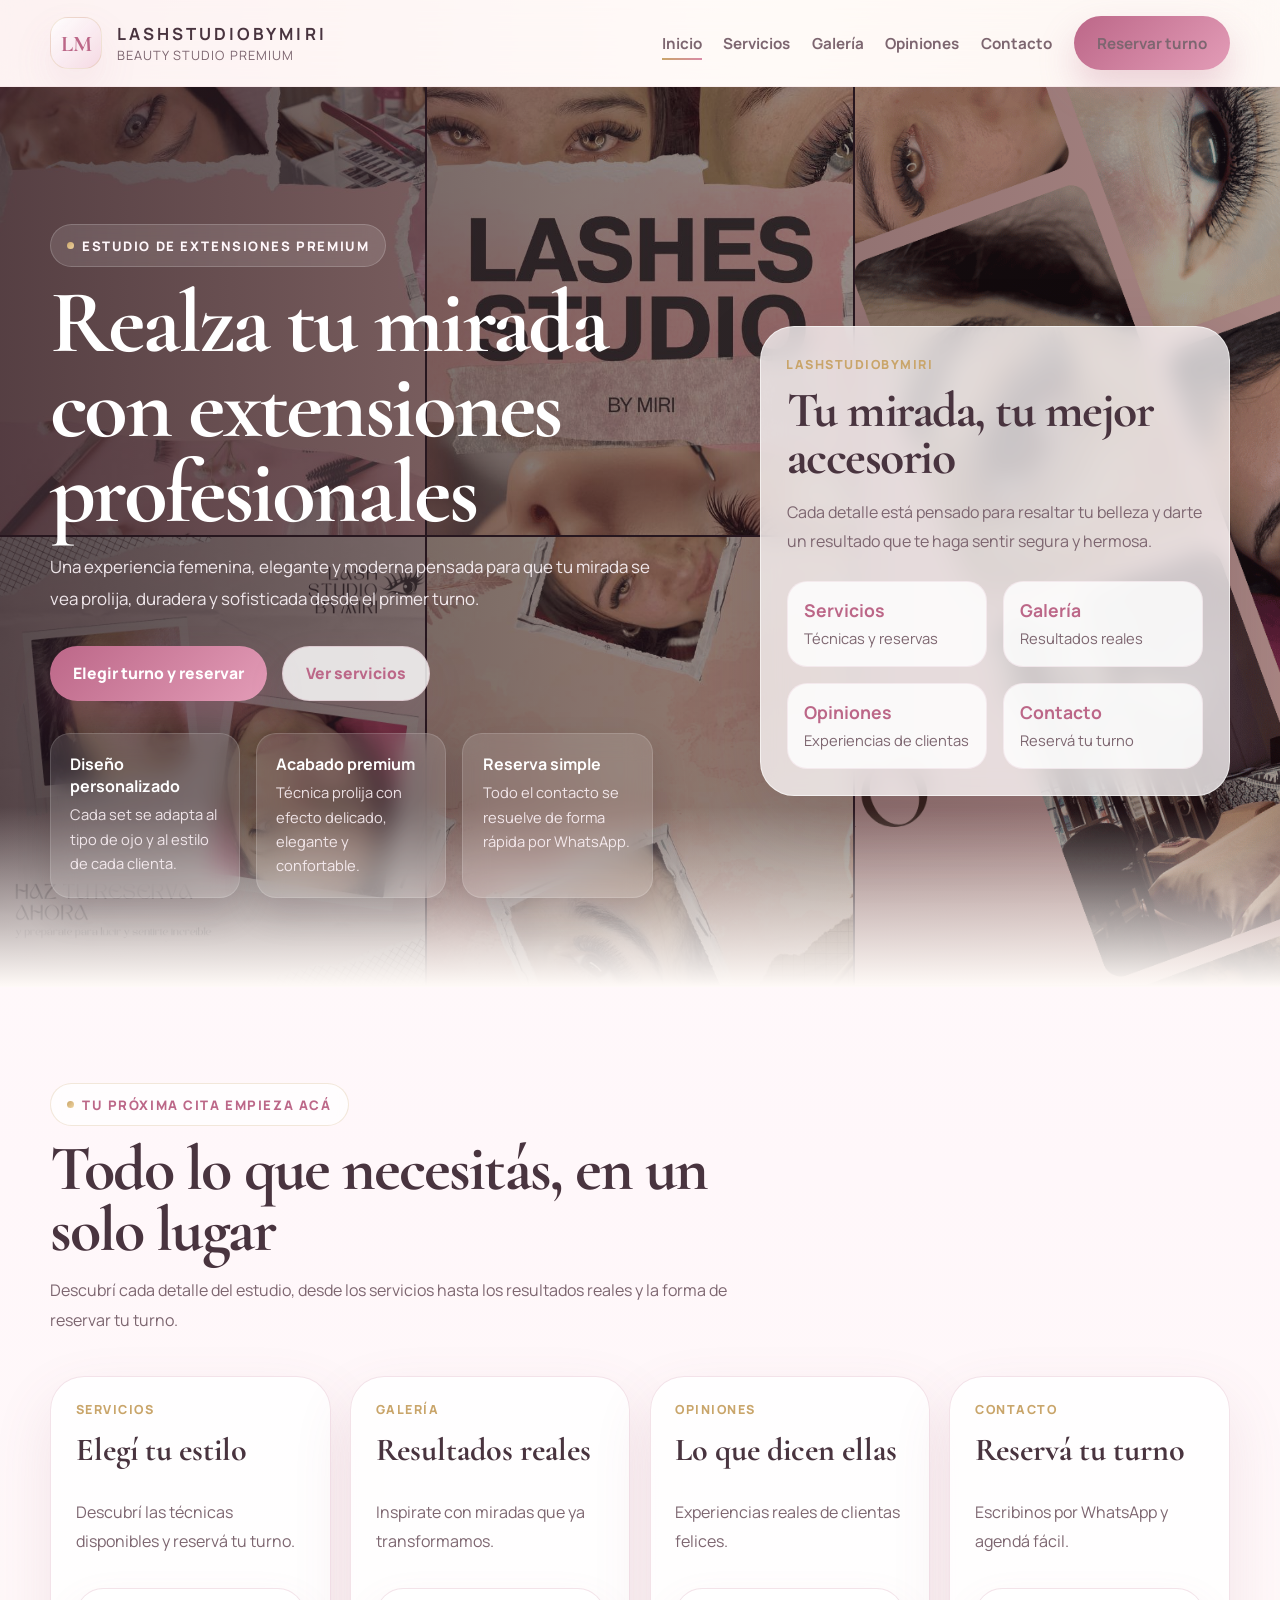
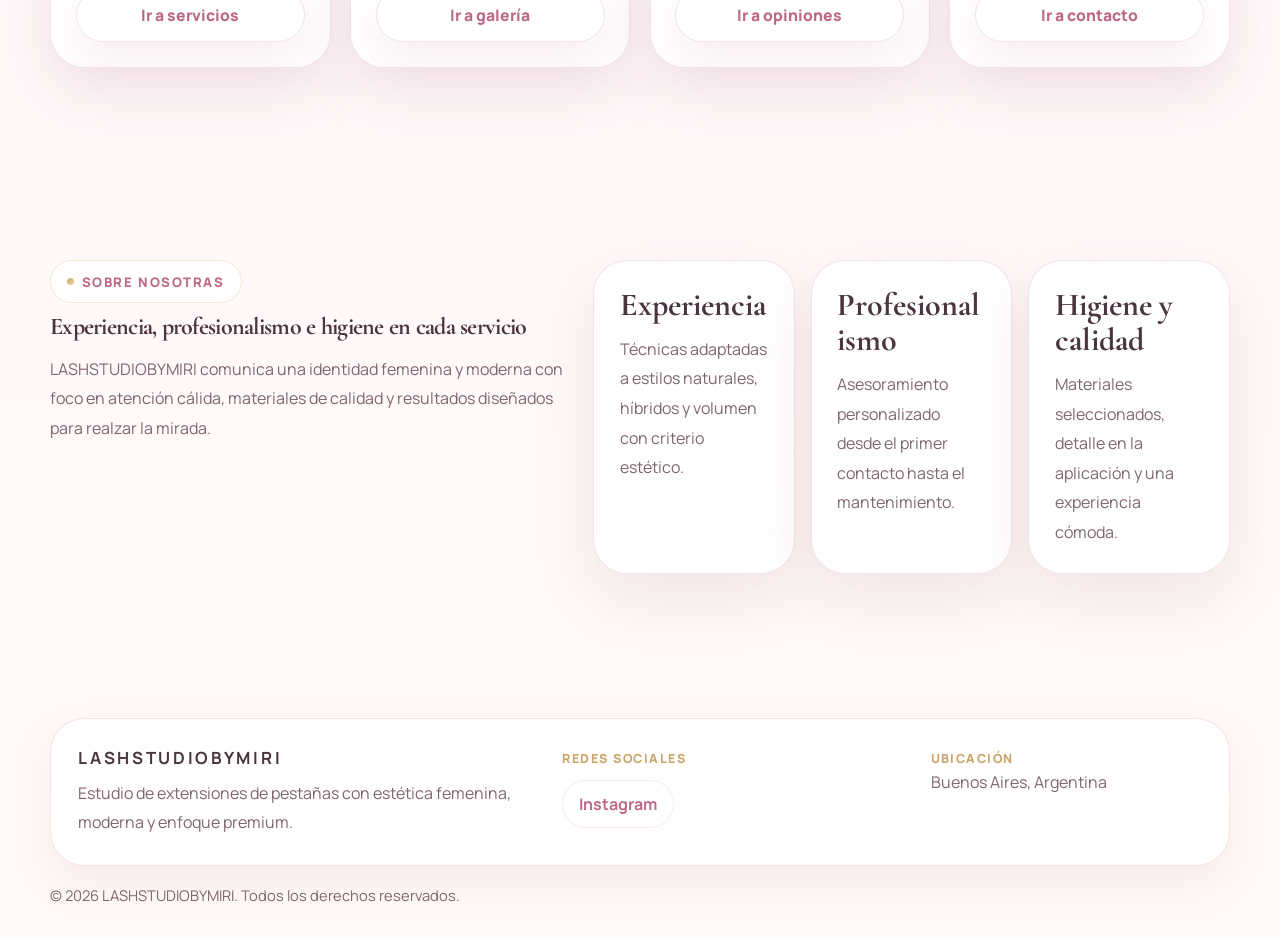
==== index.html @ 4b609d0f "Add files via upload" ====
<!DOCTYPE html>
<html lang="es">
<head>
  <meta charset="UTF-8">
  <meta name="viewport" content="width=device-width, initial-scale=1.0">
  <title>LASHSTUDIOBYMIRI | Inicio</title>
  <meta name="description" content="Inicio de LASHSTUDIOBYMIRI, estudio premium de extensiones de pestañas con reservas directas por WhatsApp.">
  <link rel="preconnect" href="https://fonts.googleapis.com">
  <link rel="preconnect" href="https://fonts.gstatic.com" crossorigin>
  <link href="https://fonts.googleapis.com/css2?family=Cormorant+Garamond:wght@500;600;700&family=Manrope:wght@400;500;600;700;800&display=swap" rel="stylesheet">
  <link rel="stylesheet" href="style.css">
</head>
<body data-page="inicio">
  <div class="site-shell">
    <header class="header">
      <div class="container header-bar">
        <a class="brand" href="index.html" aria-label="Ir al inicio de LASHSTUDIOBYMIRI">
          <span class="brand-mark">LM</span>
          <span class="brand-copy">
            <strong>LASHSTUDIOBYMIRI</strong>
            <small>Beauty studio premium</small>
          </span>
        </a>

        <button class="menu-toggle" type="button" aria-expanded="false" aria-controls="main-nav" aria-label="Abrir menú">
          <span></span>
          <span></span>
          <span></span>
        </button>

        <nav class="nav" id="main-nav">
          <a data-nav="inicio" href="index.html">Inicio</a>
          <a data-nav="servicios" href="servicios.html">Servicios</a>
          <a data-nav="galeria" href="galeria.html">Galería</a>
          <a data-nav="opiniones" href="opiniones.html">Opiniones</a>
          <a data-nav="contacto" href="contacto.html">Contacto</a>
          <a class="button button-primary" href="reservar.html">Reservar turno</a>
        </nav>
      </div>
    </header>

    <main>
      <section class="hero">
        <div class="hero-collage">
          <div class="collage-item collage-item-1"></div>
          <div class="collage-item collage-item-2"></div>
          <div class="collage-item collage-item-3"></div>
          <div class="collage-item collage-item-4"></div>
          <div class="collage-item collage-item-5"></div>
          <div class="collage-item collage-item-6"></div>
        </div>
        <div class="hero-overlay"></div>
        <div class="container hero-layout">
          <div class="hero-copy reveal">
            <span class="eyebrow">Estudio de extensiones premium</span>
            <h1>Realza tu mirada con extensiones profesionales</h1>
            <p class="hero-lead">Una experiencia femenina, elegante y moderna pensada para que tu mirada se vea prolija, duradera y sofisticada desde el primer turno.</p>
            <div class="hero-actions">
              <a class="button button-primary" href="reservar.html">Elegir turno y reservar</a>
              <a class="button button-secondary" href="servicios.html">Ver servicios</a>
            </div>
            <div class="hero-highlights">
              <article>
                <strong>Diseño personalizado</strong>
                <span>Cada set se adapta al tipo de ojo y al estilo de cada clienta.</span>
              </article>
              <article>
                <strong>Acabado premium</strong>
                <span>Técnica prolija con efecto delicado, elegante y confortable.</span>
              </article>
              <article>
                <strong>Reserva simple</strong>
                <span>Todo el contacto se resuelve de forma rápida por WhatsApp.</span>
              </article>
            </div>
          </div>

          <div class="hero-panel reveal">
            <div class="hero-card card-glass">
              <span class="card-kicker">LASHSTUDIOBYMIRI</span>
              <h2>Una web real de estudio premium, ahora separada por páginas</h2>
              <p>Desde el menú podés entrar a Servicios, Galería, Opiniones y Contacto como páginas individuales, no todo junto en una sola.</p>
              <div class="hero-card-grid">
                <div>
                  <strong>Servicios</strong>
                  <span>Técnicas, precios y reservas</span>
                </div>
                <div>
                  <strong>Galería</strong>
                  <span>Trabajos en formato visual</span>
                </div>
                <div>
                  <strong>Opiniones</strong>
                  <span>Testimonios reales y slider</span>
                </div>
                <div>
                  <strong>Contacto</strong>
                  <span>WhatsApp y datos editables</span>
                </div>
              </div>
            </div>
          </div>
        </div>
      </section>

      <section class="section">
        <div class="container">
          <div class="section-heading reveal">
            <span class="eyebrow">Recorré el sitio</span>
            <h2>Cada área importante vive en su propia página</h2>
            <p>La navegación ahora está pensada como un sitio multipágina, más profesional y ordenado para una marca beauty premium.</p>
          </div>

          <div class="page-links-grid">
            <article class="page-link-card reveal">
              <span class="service-tag">Página</span>
              <h3>Servicios</h3>
              <p>Entrá a ver las técnicas disponibles, precios y botones individuales para reservar por WhatsApp.</p>
              <a class="button button-secondary" href="servicios.html">Ir a servicios</a>
            </article>

            <article class="page-link-card reveal">
              <span class="service-tag">Página</span>
              <h3>Galería</h3>
              <p>Mirá una presentación visual tipo Instagram con trabajos y estética elegante.</p>
              <a class="button button-secondary" href="galeria.html">Ir a galería</a>
            </article>

            <article class="page-link-card reveal">
              <span class="service-tag">Página</span>
              <h3>Opiniones</h3>
              <p>Reforzá confianza con testimonios, reseñas y una presentación más premium.</p>
              <a class="button button-secondary" href="opiniones.html">Ir a opiniones</a>
            </article>

            <article class="page-link-card reveal">
              <span class="service-tag">Página</span>
              <h3>Contacto</h3>
              <p>Dejá a mano el número editable, el mensaje automático y el CTA principal a WhatsApp.</p>
              <a class="button button-secondary" href="contacto.html">Ir a contacto</a>
            </article>
          </div>
        </div>
      </section>

      <section class="section about-section">
        <div class="container about-grid">
          <div class="about-copy reveal">
            <span class="eyebrow">Sobre nosotras</span>
            <h2>Experiencia, profesionalismo e higiene en cada servicio</h2>
            <p>LASHSTUDIOBYMIRI comunica una identidad femenina y moderna con foco en atención cálida, materiales de calidad y resultados diseñados para realzar la mirada.</p>
          </div>

          <div class="about-features">
            <article class="about-card reveal">
              <h3>Experiencia</h3>
              <p>Técnicas adaptadas a estilos naturales, híbridos y volumen con criterio estético.</p>
            </article>
            <article class="about-card reveal">
              <h3>Profesionalismo</h3>
              <p>Asesoramiento personalizado desde el primer contacto hasta el mantenimiento.</p>
            </article>
            <article class="about-card reveal">
              <h3>Higiene y calidad</h3>
              <p>Materiales seleccionados, detalle en la aplicación y una experiencia cómoda.</p>
            </article>
          </div>
        </div>
      </section>
    </main>

    <footer class="footer">
      <div class="container footer-grid">
        <div>
          <strong class="footer-brand">LASHSTUDIOBYMIRI</strong>
          <p>Estudio de extensiones de pestañas con estética femenina, moderna y enfoque premium.</p>
        </div>
        <div>
          <span class="footer-label">Redes sociales</span>
          <div class="social-links">
            <a href="https://www.instagram.com/lashstudio.miri?utm_source=ig_web_button_share_sheet&igsh=ZDNlZDc0MzIxNw==" target="_blank" rel="noreferrer">Instagram</a>
          </div>
        </div>
        <div>
          <span class="footer-label">Ubicación</span>
          <p>Buenos Aires, Argentina</p>
        </div>
      </div>
      <div class="container footer-bottom">
        <span>© 2026 LASHSTUDIOBYMIRI. Todos los derechos reservados.</span>
      </div>
    </footer>
  </div>

  <script src="script.js"></script>
</body>
</html>
---- style.css ----
:root {
  --background: #fffaf7;
  --background-soft: #fff5f7;
  --surface: rgba(255, 255, 255, 0.8);
  --surface-strong: #ffffff;
  --surface-soft: rgba(255, 246, 248, 0.88);
  --primary: #d98aa7;
  --primary-strong: #bc6788;
  --primary-soft: #f4d7e1;
  --nude: #f0d9cb;
  --nude-strong: #d5b4a3;
  --gold: #c9a56a;
  --gold-soft: rgba(201, 165, 106, 0.18);
  --text: #49343f;
  --muted: #7d6670;
  --border: rgba(188, 103, 136, 0.18);
  --shadow: 0 24px 60px rgba(146, 82, 106, 0.12);
  --shadow-soft: 0 18px 40px rgba(184, 112, 139, 0.1);
  --radius-xl: 34px;
  --radius-lg: 26px;
  --radius-md: 20px;
  --radius-sm: 16px;
  --container: 1180px;
}

* {
  box-sizing: border-box;
}

html {
  scroll-behavior: smooth;
}

body {
  margin: 0;
  font-family: "Manrope", Arial, sans-serif;
  color: var(--text);
  background:
    radial-gradient(circle at top left, rgba(244, 215, 225, 0.85), transparent 28%),
    radial-gradient(circle at right 12% top 8%, rgba(240, 217, 203, 0.4), transparent 18%),
    linear-gradient(180deg, #fffdfb 0%, #fff7fa 46%, #fffaf7 100%);
}

img {
  display: block;
  max-width: 100%;
}

a {
  color: inherit;
  text-decoration: none;
}

button,
input,
textarea,
select {
  font: inherit;
}

button {
  border: 0;
  background: none;
  cursor: pointer;
}

.site-shell {
  min-height: 100vh;
  overflow: hidden;
}

.container {
  width: min(calc(100% - 2rem), var(--container));
  margin: 0 auto;
}

.section {
  padding: 6rem 0;
  position: relative;
}

.reveal {
  opacity: 0;
  transform: translateY(32px);
  transition: opacity 0.8s ease, transform 0.8s ease;
}

.reveal.is-visible {
  opacity: 1;
  transform: translateY(0);
}

.eyebrow {
  display: inline-flex;
  align-items: center;
  gap: 0.5rem;
  padding: 0.72rem 1rem;
  border-radius: 999px;
  background: rgba(255, 255, 255, 0.68);
  border: 1px solid rgba(201, 165, 106, 0.24);
  color: var(--primary-strong);
  font-size: 0.82rem;
  font-weight: 800;
  letter-spacing: 0.12em;
  text-transform: uppercase;
  backdrop-filter: blur(10px);
}

.eyebrow::before {
  content: "";
  width: 7px;
  height: 7px;
  border-radius: 50%;
  background: linear-gradient(135deg, var(--gold) 0%, #f0d4a0 100%);
}

.section-heading {
  max-width: 700px;
  margin-bottom: 2.5rem;
}

.section-heading h2,
.hero-copy h1,
.hero-card h2,
.testimonials-header h3,
.about-copy h2,
.contact-copy h2 {
  margin: 0.8rem 0 1rem;
  font-family: "Cormorant Garamond", serif;
  font-weight: 700;
  line-height: 0.95;
  letter-spacing: -0.03em;
}

.section-heading h2 {
  font-size: clamp(2.2rem, 5vw, 4rem);
}

.section-heading p,
.hero-lead,
.hero-card p,
.service-card p,
.testimonial p,
.about-copy p,
.about-card p,
.contact-copy p,
.footer p {
  margin: 0;
  color: var(--muted);
  line-height: 1.85;
}

.button {
  display: inline-flex;
  align-items: center;
  justify-content: center;
  gap: 0.6rem;
  min-height: 54px;
  padding: 0.95rem 1.45rem;
  border-radius: 999px;
  font-size: 0.98rem;
  font-weight: 800;
  transition: transform 0.25s ease, box-shadow 0.25s ease, border-color 0.25s ease, background 0.25s ease;
}

.button:hover {
  transform: translateY(-3px);
}

.button-primary {
  color: #fff;
  background: linear-gradient(135deg, var(--primary-strong) 0%, #e39cb7 100%);
  box-shadow: 0 18px 36px rgba(188, 103, 136, 0.28);
}

.button-secondary {
  color: var(--primary-strong);
  background: rgba(255, 255, 255, 0.82);
  border: 1px solid var(--border);
  box-shadow: var(--shadow-soft);
}

.header {
  position: sticky;
  top: 0;
  z-index: 50;
  backdrop-filter: blur(18px);
  background: rgba(255, 250, 247, 0.72);
  border-bottom: 1px solid rgba(188, 103, 136, 0.08);
}

.header-bar {
  display: flex;
  align-items: center;
  justify-content: space-between;
  gap: 1.5rem;
  min-height: 86px;
}

.brand {
  display: inline-flex;
  align-items: center;
  gap: 0.95rem;
  flex-shrink: 0;
}

.brand-mark {
  width: 52px;
  height: 52px;
  border-radius: 18px;
  display: grid;
  place-items: center;
  background: linear-gradient(135deg, rgba(255, 255, 255, 0.9), rgba(244, 215, 225, 0.88));
  border: 1px solid rgba(201, 165, 106, 0.24);
  box-shadow: var(--shadow-soft);
  font-family: "Cormorant Garamond", serif;
  font-size: 1.4rem;
  font-weight: 700;
  color: var(--primary-strong);
}

.brand-copy {
  display: inline-flex;
  flex-direction: column;
  gap: 0.12rem;
}

.brand-copy strong {
  font-size: 1.05rem;
  letter-spacing: 0.18em;
}

.brand-copy small {
  color: var(--muted);
  font-size: 0.8rem;
  letter-spacing: 0.08em;
  text-transform: uppercase;
}

.nav {
  display: flex;
  align-items: center;
  gap: 1.35rem;
}

.nav a {
  position: relative;
  font-size: 0.95rem;
  font-weight: 700;
  color: var(--muted);
}

.nav > a:not(.button)::after {
  content: "";
  position: absolute;
  left: 0;
  bottom: -0.4rem;
  width: 100%;
  height: 2px;
  transform: scaleX(0);
  transform-origin: left;
  background: linear-gradient(90deg, var(--gold) 0%, var(--primary) 100%);
  transition: transform 0.25s ease;
}

.nav > a:not(.button):hover::after,
.nav > a:not(.button).active::after {
  transform: scaleX(1);
}

.menu-toggle {
  display: none;
  width: 52px;
  height: 52px;
  border-radius: 18px;
  align-items: center;
  justify-content: center;
  flex-direction: column;
  gap: 0.28rem;
  background: rgba(255, 255, 255, 0.82);
  border: 1px solid var(--border);
  box-shadow: var(--shadow-soft);
}

.menu-toggle span {
  width: 18px;
  height: 2px;
  border-radius: 999px;
  background: var(--text);
  transition: transform 0.25s ease, opacity 0.25s ease;
}

.menu-toggle.is-open span:nth-child(1) {
  transform: translateY(6px) rotate(45deg);
}

.menu-toggle.is-open span:nth-child(2) {
  opacity: 0;
}

.menu-toggle.is-open span:nth-child(3) {
  transform: translateY(-6px) rotate(-45deg);
}

.hero {
  min-height: 100vh;
  display: flex;
  align-items: center;
  padding: 8rem 0 5rem;
  position: relative;
  overflow: hidden;
}

.hero-collage {
  position: absolute;
  inset: 0;
  display: grid;
  grid-template-columns: repeat(3, 1fr);
  grid-template-rows: repeat(2, 1fr);
  gap: 2px;
  background-color: #27171f;
}

.collage-item {
  background-size: cover;
  background-position: center;
  background-repeat: no-repeat;
  transition: transform 0.3s ease;
  position: relative;
  filter: sepia(0.2) saturate(1.1) brightness(0.9);
}

.collage-item-1 { grid-column: span 1; grid-row: span 1; background-image: url("https://images.unsplash.com/photo-1519415943484-9fa1873496d4?auto=format&fit=crop&w=800&q=80"); }
.collage-item-2 { grid-column: span 1; grid-row: span 1; background-image: url("https://images.unsplash.com/photo-1517841905240-472988babdf9?auto=format&fit=crop&w=800&q=80"); }
.collage-item-3 { grid-column: span 1; grid-row: span 2; background-image: url("https://images.unsplash.com/photo-1515377905703-c4788e51af15?auto=format&fit=crop&w=800&q=80"); }
.collage-item-4 { grid-column: span 1; grid-row: span 1; background-image: url("https://images.unsplash.com/photo-1515886657613-9f3515b0c78f?auto=format&fit=crop&w=800&q=80"); }
.collage-item-5 { grid-column: span 1; grid-row: span 1; background-image: url("https://images.unsplash.com/photo-1487412912498-0447578fcca8?auto=format&fit=crop&w=800&q=80"); }
.collage-item-6 { grid-column: span 1; grid-row: span 1; background-image: url("https://images.unsplash.com/photo-1526047932273-341f2a7631f9?auto=format&fit=crop&w=800&q=80"); }

/* Diseño móvil del collage */
@media (max-width: 860px) {
  .hero-collage {
    grid-template-columns: 1fr 1fr;
    grid-template-rows: repeat(3, 1fr);
  }
  .collage-item-3 { grid-column: span 1; grid-row: span 1; }
  .collage-item-6 { display: none; }
}

.hero-overlay {
  position: absolute;
  inset: 0;
  background: linear-gradient(90deg, rgba(39, 23, 31, 0.75) 0%, rgba(39, 23, 31, 0.5) 45%, rgba(39, 23, 31, 0.3) 100%);
  z-index: 1;
}

.editing-mode .hero-overlay,
.editing-mode .hero::after {
  pointer-events: none;
}

.hero::after {
  content: "";
  position: absolute;
  inset: auto 0 0;
  height: 180px;
  background: linear-gradient(180deg, rgba(255, 250, 247, 0) 0%, var(--background) 100%);
  z-index: 2;
}

.hero-layout {
  width: min(calc(100% - 2rem), var(--container));
  position: relative;
  z-index: 3;
  display: grid;
  grid-template-columns: minmax(0, 1.05fr) minmax(360px, 0.95fr);
  gap: 2rem;
  align-items: center;
}

.hero-copy {
  color: #ffffff;
  max-width: 650px;
}

.hero-copy .eyebrow {
  color: #fff7fb;
  background: rgba(255, 255, 255, 0.12);
  border-color: rgba(255, 255, 255, 0.18);
}

.hero-copy h1 {
  font-size: clamp(3rem, 7vw, 6rem);
}

.hero-lead {
  font-size: 1.06rem;
  color: rgba(255, 247, 252, 0.9);
  max-width: 620px;
}

.hero-actions {
  display: flex;
  gap: 0.9rem;
  flex-wrap: wrap;
  margin: 2rem 0;
}

.hero-highlights {
  display: grid;
  grid-template-columns: repeat(3, minmax(0, 1fr));
  gap: 1rem;
}

.hero-highlights article,
.hero-card {
  backdrop-filter: blur(12px);
}

.hero-highlights article {
  padding: 1.2rem;
  border-radius: var(--radius-md);
  background: rgba(255, 255, 255, 0.12);
  border: 1px solid rgba(255, 255, 255, 0.14);
  box-shadow: 0 16px 36px rgba(26, 12, 18, 0.12);
}

.hero-highlights strong {
  display: block;
  margin-bottom: 0.35rem;
  font-size: 1rem;
}

.hero-highlights span {
  color: rgba(255, 245, 249, 0.88);
  line-height: 1.65;
  font-size: 0.92rem;
}

.hero-panel {
  display: flex;
  justify-content: flex-end;
}

.card-glass {
  width: min(100%, 470px);
  padding: 1.6rem;
  border-radius: var(--radius-xl);
  background: rgba(255, 251, 253, 0.76);
  border: 1px solid rgba(255, 255, 255, 0.58);
  box-shadow: 0 30px 80px rgba(61, 34, 45, 0.18);
}

.card-kicker,
.service-tag,
.mini-label,
.footer-label {
  display: inline-flex;
  align-items: center;
  gap: 0.45rem;
  color: var(--gold);
  font-size: 0.78rem;
  font-weight: 800;
  letter-spacing: 0.12em;
  text-transform: uppercase;
}

.hero-card h2 {
  font-size: clamp(2rem, 4vw, 3.1rem);
}

.hero-card-grid {
  display: grid;
  grid-template-columns: repeat(2, minmax(0, 1fr));
  gap: 1rem;
  margin-top: 1.5rem;
}

.hero-card-grid div {
  padding: 1rem;
  border-radius: var(--radius-md);
  background: rgba(255, 255, 255, 0.82);
  border: 1px solid rgba(188, 103, 136, 0.1);
}

.hero-card-grid strong {
  display: block;
  margin-bottom: 0.3rem;
  font-size: 1.1rem;
  color: var(--primary-strong);
}

.hero-card-grid span {
  color: var(--muted);
  line-height: 1.6;
  font-size: 0.92rem;
}

.services-grid {
  display: grid;
  grid-template-columns: repeat(4, minmax(0, 1fr));
  gap: 1.25rem;
}

.service-card,
.testimonial,
.about-card,
.contact-card,
.testimonials-card {
  border-radius: var(--radius-xl);
  background: rgba(255, 255, 255, 0.84);
  border: 1px solid var(--border);
  box-shadow: var(--shadow);
}

.service-card {
  padding: 1.6rem;
  display: flex;
  flex-direction: column;
  gap: 1rem;
  min-height: 100%;
  transition: transform 0.25s ease, box-shadow 0.25s ease, border-color 0.25s ease;
}

.service-card:hover,
.gallery-item:hover,
.about-card:hover {
  transform: translateY(-6px);
  box-shadow: 0 28px 56px rgba(146, 82, 106, 0.16);
}

.service-card h3,
.about-card h3 {
  margin: 0;
  font-family: "Cormorant Garamond", serif;
  font-size: 2rem;
  line-height: 1.1;
  overflow-wrap: break-word;
  word-wrap: break-word;
  hyphens: auto;
}

.service-price {
  margin-top: auto;
  font-size: 2rem;
  font-family: "Cormorant Garamond", serif;
  color: var(--primary-strong);
}

.gallery-section {
  background: linear-gradient(180deg, rgba(255, 246, 248, 0.36) 0%, rgba(255, 250, 247, 0) 100%);
}

.gallery-grid {
  display: grid;
  grid-template-columns: repeat(4, minmax(0, 1fr));
  grid-auto-rows: 220px;
  gap: 1rem;
}

.gallery-item {
  position: relative;
  overflow: hidden;
  border-radius: 28px;
  border: 1px solid rgba(201, 165, 106, 0.14);
  box-shadow: var(--shadow-soft);
  transition: transform 0.3s ease, box-shadow 0.3s ease;
}

.gallery-item img {
  width: 100%;
  height: 100%;
  object-fit: cover;
  transition: transform 0.45s ease;
}

.gallery-item::after {
  content: "";
  position: absolute;
  inset: 0;
  background: linear-gradient(180deg, rgba(42, 25, 33, 0.04), rgba(42, 25, 33, 0.56));
}

.gallery-item figcaption {
  position: absolute;
  left: 1.2rem;
  bottom: 1.2rem;
  z-index: 1;
  color: #ffffff;
  font-weight: 700;
  letter-spacing: 0.04em;
}

.gallery-item:hover img {
  transform: scale(1.06);
}

.gallery-tall {
  grid-row: span 2;
}

.gallery-wide {
  grid-column: span 2;
}

.opinions-section {
  padding-top: 5rem;
}

.testimonials-card {
  padding: 1.5rem;
  overflow: hidden;
}

.testimonials-header {
  display: flex;
  align-items: end;
  justify-content: space-between;
  gap: 1rem;
  margin-bottom: 1.5rem;
}

.testimonials-header h3 {
  font-size: clamp(2rem, 4vw, 3rem);
}

.slider-controls {
  display: flex;
  gap: 0.75rem;
}

.slider-button {
  width: 52px;
  height: 52px;
  border-radius: 18px;
  background: rgba(255, 255, 255, 0.88);
  border: 1px solid var(--border);
  color: var(--primary-strong);
  box-shadow: var(--shadow-soft);
  font-size: 1.2rem;
}

.testimonials-viewport {
  overflow: hidden;
}

.testimonials-track {
  display: grid;
  grid-auto-flow: column;
  grid-auto-columns: calc((100% - 2rem) / 3);
  gap: 1rem;
  transition: transform 0.45s ease;
}

.testimonial {
  padding: 1.45rem;
  min-height: 100%;
}

.testimonial p {
  margin-bottom: 1rem;
  color: var(--text);
}

.testimonial strong {
  color: var(--primary-strong);
  font-size: 1rem;
}

.about-grid {
  display: grid;
  grid-template-columns: 0.9fr 1.1fr;
  gap: 1.4rem;
  align-items: start;
}

.about-features {
  display: grid;
  grid-template-columns: repeat(3, minmax(0, 1fr));
  gap: 1rem;
}

.about-card {
  padding: 1.6rem;
  display: flex;
  flex-direction: column;
  gap: 0.8rem;
  min-height: 100%;
  transition: transform 0.25s ease, box-shadow 0.25s ease;
}

.contact-section {
  padding-top: 4rem;
}

.contact-card {
  display: grid;
  grid-template-columns: 1fr auto;
  gap: 1.5rem;
  align-items: center;
  padding: 1.8rem;
  background:
    radial-gradient(circle at top right, rgba(244, 215, 225, 0.4), transparent 28%),
    linear-gradient(135deg, rgba(255, 255, 255, 0.92), rgba(255, 245, 247, 0.9));
}

.contact-meta {
  display: grid;
  grid-template-columns: repeat(2, minmax(0, 1fr));
  gap: 1rem;
  margin-top: 1.5rem;
}

.contact-meta div {
  padding: 1rem;
  border-radius: var(--radius-md);
  background: rgba(255, 255, 255, 0.78);
  border: 1px solid rgba(188, 103, 136, 0.12);
}

.contact-meta small {
  display: block;
  margin-bottom: 0.35rem;
  color: var(--muted);
}

.contact-meta strong {
  display: block;
  line-height: 1.6;
}

.contact-actions {
  display: flex;
  flex-direction: column;
  gap: 0.9rem;
  min-width: 270px;
}

.footer {
  padding: 3rem 0 2rem;
}

.footer-grid {
  display: grid;
  grid-template-columns: 1.2fr 0.9fr 0.7fr;
  gap: 1.2rem;
  padding: 1.7rem;
  border-radius: var(--radius-xl);
  background: rgba(255, 255, 255, 0.78);
  border: 1px solid var(--border);
  box-shadow: var(--shadow-soft);
}

.footer-brand {
  display: block;
  margin-bottom: 0.6rem;
  font-size: 1.05rem;
  letter-spacing: 0.16em;
}

.social-links {
  display: flex;
  flex-wrap: wrap;
  gap: 0.75rem;
  margin-top: 0.75rem;
}

.social-links a {
  padding: 0.75rem 1rem;
  border-radius: 999px;
  background: rgba(255, 255, 255, 0.88);
  border: 1px solid rgba(188, 103, 136, 0.12);
  color: var(--primary-strong);
  font-weight: 700;
}

.footer-bottom {
  padding-top: 1.2rem;
  color: var(--muted);
  font-size: 0.92rem;
}

.page-hero {
  padding: 8.5rem 0 3rem;
}

.page-hero-content {
  max-width: 760px;
  padding: 2.2rem;
  border-radius: var(--radius-xl);
  background:
    radial-gradient(circle at top right, rgba(244, 215, 225, 0.45), transparent 30%),
    linear-gradient(135deg, rgba(255, 255, 255, 0.92), rgba(255, 247, 249, 0.9));
  border: 1px solid rgba(201, 165, 106, 0.14);
  box-shadow: var(--shadow);
}

.page-hero-content h1 {
  margin: 0.8rem 0 1rem;
  font-family: "Cormorant Garamond", serif;
  font-size: clamp(2.5rem, 6vw, 4.8rem);
  line-height: 0.95;
  letter-spacing: -0.03em;
}

.page-hero-content p {
  margin: 0;
  color: var(--muted);
  line-height: 1.85;
}

.page-links-grid,
.info-grid,
.stats-grid {
  display: grid;
  gap: 1.2rem;
}

.page-links-grid,
.info-grid {
  grid-template-columns: repeat(4, minmax(0, 1fr));
}

.page-link-card,
.info-card,
.stat-card {
  padding: 1.55rem;
  border-radius: var(--radius-xl);
  background: rgba(255, 255, 255, 0.84);
  border: 1px solid var(--border);
  box-shadow: var(--shadow);
}

.page-link-card {
  display: flex;
  flex-direction: column;
  gap: 1rem;
}

.page-link-card h3,
.info-card h2 {
  margin: 0;
  font-family: "Cormorant Garamond", serif;
  line-height: 1;
}

.page-link-card h3 {
  font-size: 2rem;
}

.info-card h2 {
  margin-top: 0.9rem;
  font-size: 2.1rem;
}

.page-link-card p,
.info-card p,
.stat-card span {
  color: var(--muted);
  line-height: 1.8;
}

.gallery-grid-expanded {
  grid-auto-rows: 260px;
}

.stats-grid {
  grid-template-columns: repeat(3, minmax(0, 1fr));
}

.stat-card {
  text-align: center;
}

.stat-card strong {
  display: block;
  margin-bottom: 0.4rem;
  font-family: "Cormorant Garamond", serif;
  font-size: 2.6rem;
  color: var(--primary-strong);
}

/* Estilos del Calendario de Reservas */
.booking-container {
  max-width: 900px;
  margin: 0 auto;
  display: grid;
  grid-template-columns: 1fr 1fr;
  gap: 2rem;
  align-items: start;
}

.calendar-wrapper, .slots-wrapper, .booking-summary {
  background: rgba(255, 255, 255, 0.84);
  border: 1px solid var(--border);
  border-radius: var(--radius-xl);
  padding: 2rem;
  box-shadow: var(--shadow);
}

.calendar-header {
  display: flex;
  justify-content: space-between;
  align-items: center;
  margin-bottom: 1.5rem;
}

.calendar-header h2 {
  font-family: "Cormorant Garamond", serif;
  font-size: 1.8rem;
  margin: 0;
}

.calendar-header button {
  width: 40px;
  height: 40px;
  border-radius: 50%;
  background: var(--surface-soft);
  border: 1px solid var(--border);
  color: var(--primary-strong);
  font-weight: bold;
  transition: all 0.2s;
}

.calendar-header button:hover {
  background: var(--primary-soft);
  color: white;
}

.calendar-grid {
  display: grid;
  grid-template-columns: repeat(7, 1fr);
  gap: 0.5rem;
  text-align: center;
}

.calendar-day-head {
  font-weight: 800;
  font-size: 0.75rem;
  color: var(--muted);
  text-transform: uppercase;
  padding-bottom: 0.5rem;
}

.calendar-day {
  aspect-ratio: 1;
  display: flex;
  align-items: center;
  justify-content: center;
  border-radius: 12px;
  cursor: pointer;
  font-weight: 600;
  transition: all 0.2s;
  border: 1px solid transparent;
}

.calendar-day:hover:not(.empty):not(.disabled) {
  background: var(--primary-soft);
  border-color: var(--primary);
}

.calendar-day.selected {
  background: var(--primary-strong);
  color: white;
}

.calendar-day.disabled {
  color: #ccc;
  cursor: not-allowed;
  opacity: 0.5;
}

.calendar-day.today {
  border-color: var(--gold);
  color: var(--gold);
}

.slots-grid {
  display: grid;
  grid-template-columns: repeat(auto-fill, minmax(100px, 1fr));
  gap: 0.75rem;
  margin-top: 1rem;
}

.slot-button {
  padding: 0.75rem;
  border-radius: 12px;
  background: white;
  border: 1px solid var(--border);
  text-align: center;
  font-weight: 700;
  transition: all 0.2s;
}

.slot-button:hover:not(.booked) {
  border-color: var(--primary);
  background: var(--primary-soft);
}

.slot-button.selected {
  background: var(--primary-strong);
  color: white;
  border-color: var(--primary-strong);
}

.slot-button.booked {
  background: #eee;
  color: #999;
  cursor: not-allowed;
  text-decoration: line-through;
  border-color: #ddd;
}

.booking-summary {
  grid-column: span 2;
  margin-top: 2rem;
  text-align: center;
}

.summary-note {
  font-style: italic;
  margin: 1rem 0;
  font-size: 0.9rem;
}

@media (max-width: 860px) {
  .booking-container {
    grid-template-columns: 1fr;
  }
  .booking-summary {
    grid-column: span 1;
  }
}

/* --- Panel de Administración MiriAdmin --- */
.admin-overlay {
  position: fixed;
  inset: 0;
  background: rgba(0, 0, 0, 0.85);
  backdrop-filter: blur(10px);
  z-index: 1000;
  display: none; /* Se activa con el comando */
  align-items: center;
  justify-content: center;
  padding: 2rem;
}

.admin-modal {
  background: white;
  width: min(100%, 800px);
  max-height: 90vh;
  border-radius: var(--radius-xl);
  padding: 2.5rem;
  overflow-y: auto;
  position: relative;
  box-shadow: 0 40px 100px rgba(0,0,0,0.5);
}

.admin-close {
  position: absolute;
  top: 1.5rem;
  right: 1.5rem;
  font-size: 2rem;
  color: var(--muted);
  cursor: pointer;
}

.admin-modal h2 {
  font-family: "Cormorant Garamond", serif;
  font-size: 2.5rem;
  margin-bottom: 2rem;
  color: var(--primary-strong);
  border-bottom: 1px solid var(--border);
  padding-bottom: 1rem;
}

.admin-section {
  margin-bottom: 3rem;
}

.admin-section h3 {
  font-size: 1.2rem;
  margin-bottom: 1.5rem;
  display: flex;
  align-items: center;
  gap: 0.5rem;
}

.admin-grid {
  display: grid;
  grid-template-columns: repeat(auto-fill, minmax(250px, 1fr));
  gap: 1.5rem;
}

.admin-field {
  display: flex;
  flex-direction: column;
  gap: 0.5rem;
}

.admin-field label {
  font-weight: 700;
  font-size: 0.9rem;
  color: var(--muted);
}

.admin-field input {
  padding: 0.8rem 1rem;
  border-radius: 12px;
  border: 1px solid var(--border);
  font-size: 1rem;
}

.admin-table-wrapper {
  overflow-x: auto;
}

.admin-table {
  width: 100%;
  border-collapse: collapse;
  margin-top: 1rem;
}

.admin-table th, .admin-table td {
  padding: 1rem;
  text-align: left;
  border-bottom: 1px solid #eee;
}

.admin-table th {
  font-weight: 800;
  color: var(--muted);
  font-size: 0.85rem;
  text-transform: uppercase;
}

.btn-admin {
  padding: 0.6rem 1rem;
  border-radius: 8px;
  font-size: 0.85rem;
  font-weight: 700;
  cursor: pointer;
  transition: all 0.2s;
}

.btn-delete {
  background: #fff0f0;
  color: #e53e3e;
  border: 1px solid #feb2b2;
}

.btn-delete:hover {
  background: #e53e3e;
  color: white;
}

.btn-save-all {
  margin-top: 1rem;
  width: 100%;
}

@media (max-width: 640px) {
  .admin-modal {
    padding: 1.5rem;
  }
}

/* --- Edición Visual MiriAdmin --- */
.editing-mode [contenteditable="true"] {
  outline: 1px dashed rgba(217, 138, 167, 0.4) !important;
  outline-offset: 1px !important;
  background: rgba(217, 138, 167, 0.03) !important;
  cursor: text !important;
  display: inline-block !important;
  min-width: 10px !important;
  transition: background 0.2s ease;
}

.editing-mode [contenteditable="true"]:hover {
  background: rgba(217, 138, 167, 0.08) !important;
  outline-color: var(--primary) !important;
}

.editing-mode [contenteditable="true"]:focus {
  outline: 1px solid var(--primary) !important;
  background: white !important;
  box-shadow: 0 4px 12px rgba(217, 138, 167, 0.15) !important;
}

/* Forzar que NO se vea nada si no hay .editing-mode */
body.editing-mode .editable-img[data-edit-hint] {
  position: relative;
  cursor: pointer;
}

body.editing-mode .editable-img[data-edit-hint]::after {
  content: attr(data-edit-hint);
  position: absolute;
  top: 50%;
  left: 50%;
  transform: translate(-50%, -50%);
  background: rgba(217, 138, 167, 0.9);
  color: white;
  padding: 0.6rem 1.2rem;
  border-radius: 999px;
  font-size: 0.9rem;
  font-weight: 800;
  z-index: 100;
  pointer-events: none;
  opacity: 0.5;
  transition: opacity 0.3s ease;
  white-space: nowrap;
}

.editing-mode .collage-item:hover {
  transform: scale(0.98);
  outline: 2px solid var(--primary);
  z-index: 10;
}

body.editing-mode .editable-img[data-edit-hint]:hover::after {
  opacity: 1;
}

body.editing-mode .hero.editable-img[data-edit-hint]::after,
body.editing-mode .page-hero.editable-img[data-edit-hint]::after {
  top: 80px;
  left: 50%;
  transform: translateX(-50%);
}

body:not(.editing-mode) [contenteditable="true"],
body:not(.editing-mode) [contenteditable="false"],
body:not(.editing-mode) [contenteditable],
body:not(.editing-mode) .editable-img {
  outline: none !important;
  border: none !important;
  background: transparent !important;
  box-shadow: none !important;
  cursor: inherit !important;
}

/* Específicamente para el cuadro rosa que mencionas */
body:not(.editing-mode) .about-card h3,
body:not(.editing-mode) .service-card h3,
body:not(.editing-mode) h1,
body:not(.editing-mode) h2,
body:not(.editing-mode) h3 {
  outline: none !important;
  border: none !important;
}

.editing-mode .brand-copy strong[contenteditable="true"], 
.editing-mode .brand-copy small[contenteditable="true"] {
  display: block !important;
}

.editable-img {
  position: relative;
}

.editing-mode .editable-img {
  cursor: pointer !important;
  outline: 1px dashed var(--primary) !important;
  outline-offset: -2px !important;
}

.editing-mode .hero-backdrop::after,
.editing-mode .gallery-item::before {
  content: "📷";
  position: absolute;
  top: 10px;
  right: 10px;
  background: rgba(255, 255, 255, 0.9);
  color: var(--primary-strong);
  width: 32px;
  height: 32px;
  border-radius: 50%;
  display: flex;
  align-items: center;
  justify-content: center;
  font-size: 1rem;
  z-index: 10;
  pointer-events: none;
  box-shadow: 0 4px 8px rgba(0,0,0,0.1);
}

.editing-mode .editable-img::after {
  content: "✎";
  position: absolute;
  top: 5px;
  right: 5px;
  background: var(--primary);
  color: white;
  width: 24px;
  height: 24px;
  border-radius: 50%;
  display: flex;
  align-items: center;
  justify-content: center;
  font-size: 0.7rem;
  opacity: 1;
  z-index: 10;
}

.admin-alert span {
  font-size: 0.95rem;
}

.admin-alert button {
  padding: 0.6rem 1.4rem;
  border-radius: 999px;
  font-size: 0.9rem;
  font-weight: 800;
  transition: all 0.2s;
}

.btn-save-visual {
  background: var(--primary);
  color: white;
}

.btn-save-visual:hover {
  background: var(--primary-strong);
  transform: scale(1.05);
}

.btn-cancel-visual {
  background: rgba(255,255,255,0.1);
  color: white;
  border: 1px solid rgba(255,255,255,0.3);
}

.btn-cancel-visual:hover {
  background: rgba(255,255,255,0.2);
}

@media (max-width: 1120px) {
  .hero-layout,
  .about-grid,
  .contact-card,
  .footer-grid {
    grid-template-columns: 1fr;
  }

  .page-links-grid,
  .info-grid {
    grid-template-columns: repeat(2, minmax(0, 1fr));
  }

  .services-grid,
  .about-features {
    grid-template-columns: repeat(2, minmax(0, 1fr));
  }

  .gallery-grid {
    grid-template-columns: repeat(2, minmax(0, 1fr));
    grid-auto-rows: 240px;
  }

  .gallery-wide,
  .gallery-tall {
    grid-column: span 1;
    grid-row: span 1;
  }

  .testimonials-track {
    grid-auto-columns: calc((100% - 1rem) / 2);
  }

  .contact-actions {
    min-width: 0;
    flex-direction: row;
    flex-wrap: wrap;
  }
}

@media (max-width: 860px) {
  .service-card h3,
  .about-card h3 {
    font-size: 1.75rem;
  }
  .menu-toggle {
    display: inline-flex;
  }

  .nav {
    position: absolute;
    left: 1rem;
    right: 1rem;
    top: calc(100% + 0.75rem);
    padding: 1rem;
    border-radius: 26px;
    background: rgba(255, 255, 255, 0.96);
    border: 1px solid var(--border);
    box-shadow: var(--shadow);
    flex-direction: column;
    align-items: stretch;
    gap: 0.9rem;
    opacity: 0;
    pointer-events: none;
    transform: translateY(-12px);
    transition: opacity 0.25s ease, transform 0.25s ease;
  }

  .nav.is-open {
    opacity: 1;
    pointer-events: auto;
    transform: translateY(0);
  }

  .nav .button {
    width: 100%;
  }

  .hero {
    min-height: auto;
    padding-top: 7rem;
  }

  .hero-layout {
    grid-template-columns: 1fr;
  }

  .hero-highlights,
  .contact-meta,
  .stats-grid {
    grid-template-columns: 1fr;
  }

  .testimonials-track {
    grid-auto-columns: 100%;
  }
}

@media (max-width: 640px) {
  .section {
    padding: 4.5rem 0;
  }

  .header-bar {
    min-height: 76px;
  }

  .brand-copy strong {
    font-size: 0.92rem;
    letter-spacing: 0.12em;
  }

  .hero-copy h1 {
    font-size: clamp(2.8rem, 16vw, 4.2rem);
  }

  .hero-actions,
  .contact-actions {
    flex-direction: column;
  }

  .button {
    width: 100%;
  }

  .hero-card-grid,
  .services-grid,
  .about-features,
  .gallery-grid,
  .page-links-grid,
  .info-grid {
    grid-template-columns: 1fr;
  }

  .gallery-grid {
    grid-auto-rows: 240px;
  }

  .testimonials-card,
  .contact-card,
  .footer-grid {
    padding: 1.25rem;
  }

  .slider-controls {
    width: 100%;
    justify-content: flex-start;
  }
}
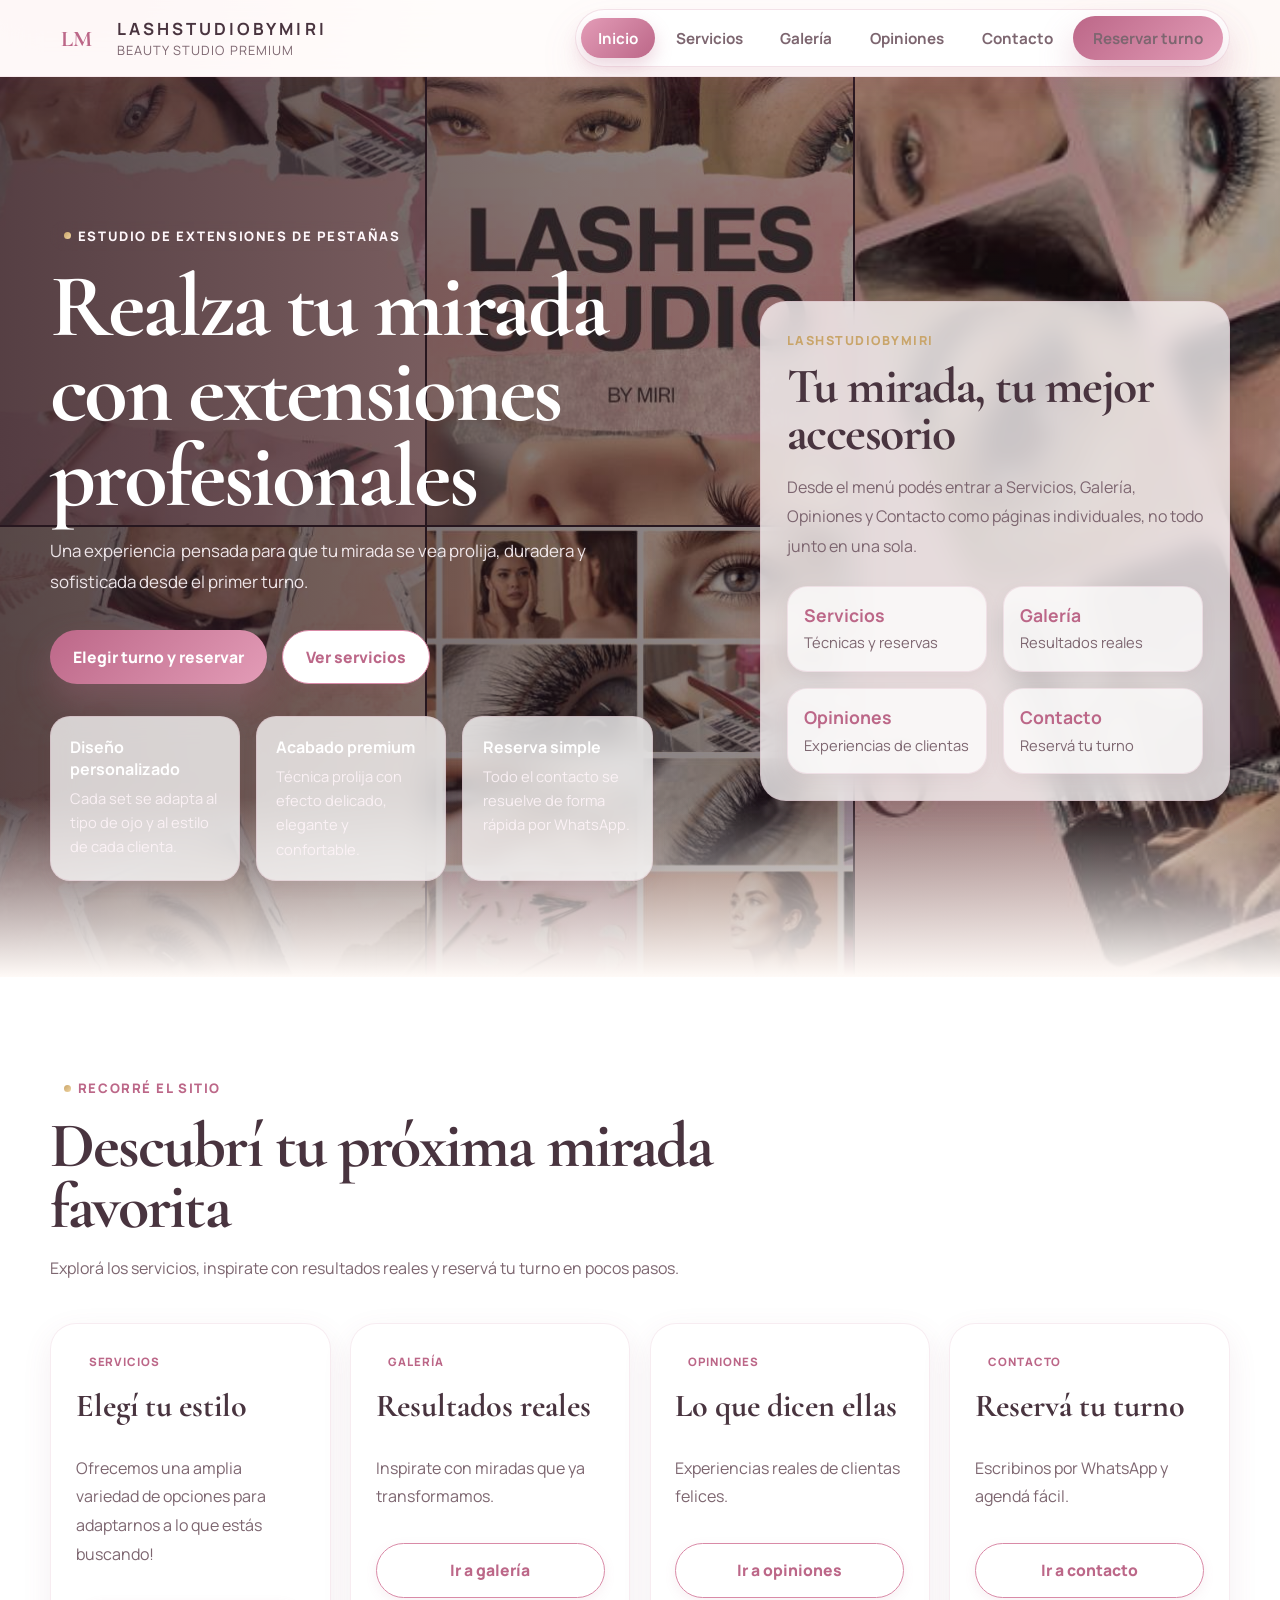
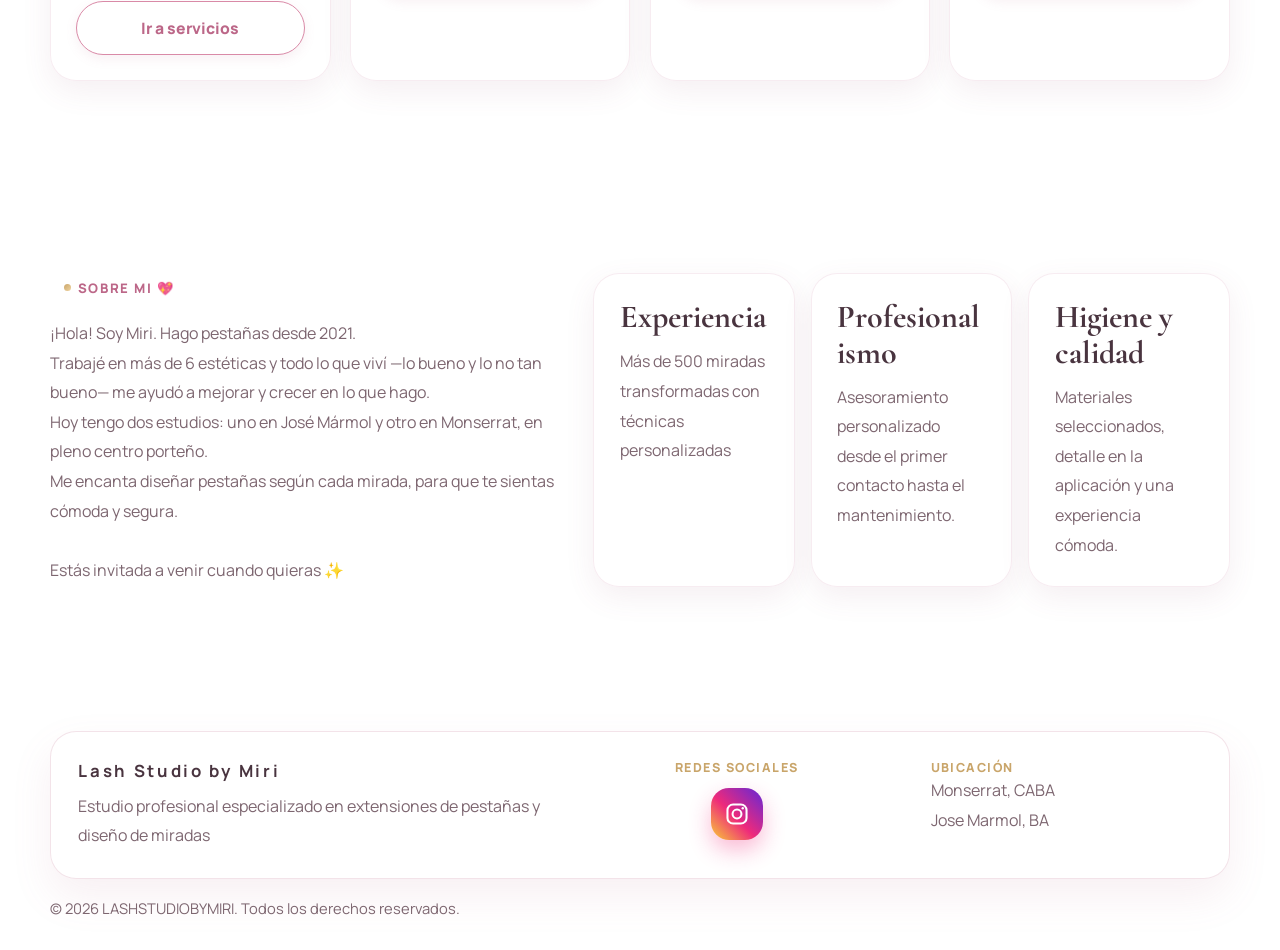
==== commit 058256e2: "Add files via upload" ====
--- a/index.html
+++ b/index.html
@@ -8,7 +8,8 @@
   <link rel="preconnect" href="https://fonts.googleapis.com">
   <link rel="preconnect" href="https://fonts.gstatic.com" crossorigin>
   <link href="https://fonts.googleapis.com/css2?family=Cormorant+Garamond:wght@500;600;700&family=Manrope:wght@400;500;600;700;800&display=swap" rel="stylesheet">
-  <link rel="stylesheet" href="style.css">
+  <link rel="stylesheet" href="style.css?v=20260929">
+  <link rel="stylesheet" href="app.css?v=20260929">
 </head>
 <body data-page="inicio">
   <div class="site-shell">
@@ -178,7 +179,7 @@
         <div>
           <span class="footer-label">Redes sociales</span>
           <div class="social-links">
-            <a href="https://www.instagram.com/lashstudio.miri?utm_source=ig_web_button_share_sheet&igsh=ZDNlZDc0MzIxNw==" target="_blank" rel="noreferrer">Instagram</a>
+            <a class="social-icon" href="https://www.instagram.com/lashstudio.miri?utm_source=ig_web_button_share_sheet&igsh=ZDNlZDc0MzIxNw==" target="_blank" rel="noreferrer" aria-label="Instagram" title="Instagram"><svg viewBox="0 0 24 24" aria-hidden="true"><rect x="3.2" y="3.2" width="17.6" height="17.6" rx="5.2"/><circle cx="12" cy="12" r="4.1"/><circle class="ig-dot" cx="17.3" cy="6.7" r="1.1"/></svg></a>
           </div>
         </div>
         <div>
@@ -192,6 +193,6 @@
     </footer>
   </div>
 
-  <script src="script.js"></script>
+  <script src="script.js?v=20260929"></script>
 </body>
 </html>
--- a/style.css
+++ b/style.css
@@ -39,6 +39,8 @@
     radial-gradient(circle at top left, rgba(244, 215, 225, 0.85), transparent 28%),
     radial-gradient(circle at right 12% top 8%, rgba(240, 217, 203, 0.4), transparent 18%),
     linear-gradient(180deg, #fffdfb 0%, #fff7fa 46%, #fffaf7 100%);
+  opacity: 0; /* Ocultar inicialmente para evitar parpadeo de contenido viejo */
+  transition: opacity 0.3s ease;
 }
 
 img {
@@ -161,6 +163,7 @@
   font-size: 0.98rem;
   font-weight: 800;
   transition: transform 0.25s ease, box-shadow 0.25s ease, border-color 0.25s ease, background 0.25s ease;
+  cursor: pointer !important;
 }
 
 .button:hover {
@@ -174,16 +177,20 @@
 }
 
 .button-secondary {
-  color: var(--primary-strong);
-  background: rgba(255, 255, 255, 0.82);
-  border: 1px solid var(--border);
-  box-shadow: var(--shadow-soft);
+  color: #bc6788 !important;
+  background-color: #ffffff !important;
+  background: #ffffff !important;
+  border: 1.5px solid #d98aa7 !important;
+  box-shadow: 0 4px 12px rgba(188, 103, 136, 0.1) !important;
+  opacity: 1 !important;
+  visibility: visible !important;
+  display: inline-flex !important;
 }
 
 .header {
   position: sticky;
   top: 0;
-  z-index: 50;
+  z-index: 1000;
   backdrop-filter: blur(18px);
   background: rgba(255, 250, 247, 0.72);
   border-bottom: 1px solid rgba(188, 103, 136, 0.08);
@@ -270,36 +277,41 @@
 
 .menu-toggle {
   display: none;
-  width: 52px;
-  height: 52px;
-  border-radius: 18px;
-  align-items: center;
-  justify-content: center;
-  flex-direction: column;
-  gap: 0.28rem;
-  background: rgba(255, 255, 255, 0.82);
-  border: 1px solid var(--border);
-  box-shadow: var(--shadow-soft);
+  width: 44px !important;
+  height: 44px !important;
+  border-radius: 12px !important;
+  background-color: #ffffff !important;
+  background-image: url("data:image/svg+xml,%3Csvg xmlns='http://www.w3.org/2000/svg' viewBox='0 0 24 24' fill='black'%3E%3Cpath d='M3 18h18v-2H3v2zm0-5h18v-2H3v2zm0-7v2h18V6H3z'/%3E%3C/svg%3E") !important;
+  background-size: 24px !important;
+  background-position: center !important;
+  background-repeat: no-repeat !important;
+  border: 1.5px solid rgba(188, 103, 136, 0.5) !important;
+  box-shadow: 0 4px 15px rgba(0,0,0,0.1) !important;
+  cursor: pointer !important;
+  z-index: 1000000 !important;
+  position: relative !important;
+  padding: 0 !important;
+  visibility: visible !important;
+  opacity: 1 !important;
+  color: transparent !important;
+  overflow: hidden !important;
+}
+
+.nav-active .menu-toggle {
+  background-image: url("data:image/svg+xml,%3Csvg xmlns='http://www.w3.org/2000/svg' viewBox='0 0 24 24' fill='black'%3E%3Cpath d='M19 6.41L17.59 5 12 10.59 6.41 5 5 6.41 10.59 12 5 17.59 6.41 19 12 13.41 17.59 19 19 17.59 13.41 12z'/%3E%3C/svg%3E") !important;
 }
 
 .menu-toggle span {
-  width: 18px;
-  height: 2px;
-  border-radius: 999px;
-  background: var(--text);
-  transition: transform 0.25s ease, opacity 0.25s ease;
-}
-
-.menu-toggle.is-open span:nth-child(1) {
-  transform: translateY(6px) rotate(45deg);
-}
-
-.menu-toggle.is-open span:nth-child(2) {
-  opacity: 0;
-}
-
-.menu-toggle.is-open span:nth-child(3) {
-  transform: translateY(-6px) rotate(-45deg);
+  display: none !important;
+}
+
+/* Efecto cuando está abierto */
+body.nav-active {
+  overflow: hidden;
+}
+
+.nav-active .header {
+  background: white;
 }
 
 .hero {
@@ -330,14 +342,161 @@
   filter: sepia(0.2) saturate(1.1) brightness(0.9);
 }
 
-.collage-item-1 { grid-column: span 1; grid-row: span 1; background-image: url("https://images.unsplash.com/photo-1519415943484-9fa1873496d4?auto=format&fit=crop&w=800&q=80"); }
-.collage-item-2 { grid-column: span 1; grid-row: span 1; background-image: url("https://images.unsplash.com/photo-1517841905240-472988babdf9?auto=format&fit=crop&w=800&q=80"); }
-.collage-item-3 { grid-column: span 1; grid-row: span 2; background-image: url("https://images.unsplash.com/photo-1515377905703-c4788e51af15?auto=format&fit=crop&w=800&q=80"); }
-.collage-item-4 { grid-column: span 1; grid-row: span 1; background-image: url("https://images.unsplash.com/photo-1515886657613-9f3515b0c78f?auto=format&fit=crop&w=800&q=80"); }
-.collage-item-5 { grid-column: span 1; grid-row: span 1; background-image: url("https://images.unsplash.com/photo-1487412912498-0447578fcca8?auto=format&fit=crop&w=800&q=80"); }
-.collage-item-6 { grid-column: span 1; grid-row: span 1; background-image: url("https://images.unsplash.com/photo-1526047932273-341f2a7631f9?auto=format&fit=crop&w=800&q=80"); }
+.collage-item-1 { grid-column: span 1; grid-row: span 1; background-image: url("https://images.unsplash.com/photo-1519415943484-9fa1873496d4?auto=format&fit=crop&w=1600&q=85"); }
+.collage-item-2 { grid-column: span 1; grid-row: span 1; background-image: url("https://images.unsplash.com/photo-1517841905240-472988babdf9?auto=format&fit=crop&w=1600&q=85"); }
+.collage-item-3 { grid-column: span 1; grid-row: span 2; background-image: url("https://images.unsplash.com/photo-1515377905703-c4788e51af15?auto=format&fit=crop&w=1600&q=85"); }
+.collage-item-4 { grid-column: span 1; grid-row: span 1; background-image: url("https://images.unsplash.com/photo-1515886657613-9f3515b0c78f?auto=format&fit=crop&w=1600&q=85"); }
+.collage-item-5 { grid-column: span 1; grid-row: span 1; background-image: url("https://images.unsplash.com/photo-1487412912498-0447578fcca8?auto=format&fit=crop&w=1600&q=85"); }
+.collage-item-6 { grid-column: span 1; grid-row: span 1; background-image: url("https://images.unsplash.com/photo-1526047932273-341f2a7631f9?auto=format&fit=crop&w=1600&q=85"); }
 
 /* Diseño móvil del collage */
+/* Booking Form Styles */
+.booking-form {
+  margin-bottom: 2rem;
+  text-align: left;
+}
+
+.form-group {
+  display: flex;
+  flex-direction: column;
+  gap: 0.6rem;
+}
+
+.form-group label {
+  font-size: 0.9rem;
+  font-weight: 700;
+  color: var(--muted);
+  text-transform: uppercase;
+  letter-spacing: 0.05em;
+}
+
+.form-group input {
+  padding: 1.2rem 1.5rem;
+  border-radius: var(--radius-md);
+  border: 1px solid var(--border);
+  background: white;
+  font-size: 1rem;
+  transition: all 0.25s ease;
+  width: 100%;
+}
+
+.form-group input:focus {
+  outline: none;
+  border-color: var(--primary);
+  box-shadow: 0 0 0 4px rgba(217, 138, 167, 0.1);
+}
+
+.form-group input.error {
+  border-color: #e53e3e;
+}
+
+.error-message {
+  color: #e53e3e;
+  font-size: 0.8rem;
+  font-weight: 600;
+  margin-top: 0.3rem;
+}
+
+.summary-note-box {
+  background: var(--surface-soft);
+  border: 1px solid var(--border);
+  padding: 1.5rem;
+  border-radius: var(--radius-md);
+  margin-bottom: 2rem;
+  text-align: left;
+}
+
+.summary-note-box p {
+  margin: 0.5rem 0;
+  line-height: 1.6;
+}
+
+.summary-note-box .summary-note {
+  font-weight: 700;
+  color: var(--primary-strong);
+  margin-bottom: 0.8rem;
+}
+
+.summary-note-box strong {
+  color: var(--text);
+}
+
+.booking-summary {
+  max-width: 500px;
+  margin: 0 auto;
+}
+
+/* Admin Panel Responsive */
+.admin-modal {
+  width: 95%;
+  max-width: 1000px;
+  max-height: 90vh;
+  overflow-y: auto;
+  padding: 1.5rem;
+}
+
+.admin-grid {
+  grid-template-columns: 1fr;
+}
+
+@media (min-width: 600px) {
+  .admin-grid {
+    grid-template-columns: 1fr 1fr;
+  }
+}
+
+.admin-table {
+  width: 100%;
+  border-collapse: collapse;
+}
+
+/* Responsive Table */
+@media (max-width: 768px) {
+  .admin-table thead {
+    display: none;
+  }
+  
+  .admin-table tr {
+    display: block;
+    margin-bottom: 1rem;
+    border: 1px solid var(--border);
+    border-radius: var(--radius-md);
+    padding: 0.5rem;
+    background: white;
+  }
+  
+  .admin-table td {
+    display: flex;
+    justify-content: space-between;
+    align-items: center;
+    padding: 0.5rem;
+    border: 0;
+    border-bottom: 1px solid var(--background-soft);
+    text-align: right;
+  }
+  
+  .admin-table td::before {
+    content: attr(data-label);
+    font-weight: 800;
+    text-transform: uppercase;
+    font-size: 0.7rem;
+    color: var(--muted);
+    text-align: left;
+  }
+  
+  .admin-table td:last-child {
+    border-bottom: 0;
+  }
+}
+
+.button-release {
+  background: #e53e3e;
+  color: white;
+  padding: 0.4rem 0.8rem;
+  border-radius: 8px;
+  font-size: 0.85rem;
+}
+
 @media (max-width: 860px) {
   .hero-collage {
     grid-template-columns: 1fr 1fr;
@@ -540,11 +699,101 @@
   hyphens: auto;
 }
 
+.services-grid {
+  display: grid;
+  grid-template-columns: repeat(auto-fill, minmax(320px, 1fr));
+  gap: 30px;
+}
+
+.service-card {
+  display: flex;
+  flex-direction: column;
+  height: 100%;
+  padding: 40px;
+  background: white;
+  border-radius: 20px;
+  box-shadow: 0 10px 30px rgba(0,0,0,0.05);
+  transition: transform 0.3s ease;
+}
+
+.service-card:hover {
+  transform: translateY(-5px);
+}
+
+.service-card h3 {
+  margin-bottom: 15px;
+  font-size: 1.8rem;
+}
+
+.service-card p {
+  margin-bottom: 20px;
+  color: #666;
+  line-height: 1.6;
+}
+
 .service-price {
   margin-top: auto;
   font-size: 2rem;
   font-family: "Cormorant Garamond", serif;
   color: var(--primary-strong);
+  margin-bottom: 20px;
+}
+
+.price-list {
+  margin: 10px 0;
+  text-align: left;
+  font-size: 0.9rem;
+  color: #666;
+  margin-top: auto; /* Empuja la lista hacia abajo para alinear el botón */
+  margin-bottom: 20px;
+}
+
+.price-list p {
+  margin: 5px 0;
+  display: flex;
+  justify-content: space-between;
+}
+
+.price-list strong {
+  color: #1a1a1a;
+}
+
+.service-card .button {
+  margin-top: 2rem !important;
+  display: flex !important;
+  width: 100% !important;
+  min-height: 52px !important;
+  background-color: #ffffff !important;
+  background: #ffffff !important;
+  color: #bc6788 !important;
+  border: 2px solid #d98aa7 !important;
+  border-radius: 14px !important;
+  padding: 0.8rem 1rem !important;
+  font-weight: 800 !important;
+  font-size: 1.05rem !important;
+  text-decoration: none !important;
+  justify-content: center !important;
+  align-items: center !important;
+  cursor: pointer !important;
+  box-shadow: 0 4px 15px rgba(217, 138, 167, 0.15) !important;
+  transition: all 0.3s ease !important;
+  pointer-events: auto !important;
+  visibility: visible !important;
+  opacity: 1 !important;
+}
+
+.service-card .button:hover {
+  background-color: #d98aa7 !important;
+  color: #ffffff !important;
+  transform: translateY(-3px) !important;
+  box-shadow: 0 6px 15px rgba(217, 138, 167, 0.2) !important;
+}
+
+.editing-mode a.button[href] {
+  pointer-events: auto !important;
+  cursor: pointer !important;
+  user-select: none !important;
+  -webkit-user-select: none !important;
 }
 
 .gallery-section {
@@ -605,6 +854,37 @@
 
 .opinions-section {
   padding-top: 5rem;
+}
+
+.google-badge {
+  display: flex;
+  align-items: center;
+  gap: 10px;
+  margin-bottom: 12px;
+  font-size: 0.9rem;
+}
+
+.google-badge .stars {
+  color: #fbbc05;
+  letter-spacing: 1px;
+}
+
+.google-btn {
+  display: inline-flex;
+  align-items: center;
+  padding: 12px 24px;
+  border-radius: 50px;
+  font-weight: 600;
+  transition: all 0.3s ease;
+  border: 1px solid #ddd;
+  background: white;
+  color: #333;
+}
+
+.google-btn:hover {
+  background: #f8f9fa;
+  transform: translateY(-2px);
+  box-shadow: 0 4px 12px rgba(0,0,0,0.1);
 }
 
 .testimonials-card {
@@ -1000,7 +1280,143 @@
 .slot-button.selected {
   background: var(--primary-strong);
   color: white;
+}
+
+.slot-button.booked {
+  background: #eee;
+  color: #ccc;
+  cursor: not-allowed;
+  opacity: 0.5;
+}
+
+.booking-summary h3, .slots-wrapper h3 {
+  font-family: "Cormorant Garamond", serif;
+  font-size: 1.8rem;
+  margin-top: 0;
+  margin-bottom: 1.5rem;
+}
+
+.summary-note {
+  font-size: 0.9rem;
+  color: var(--muted);
+  font-style: italic;
+  margin-bottom: 1.5rem;
+}
+
+/* Studio Selector Styles */
+.studio-selector {
+  grid-column: span 2;
+  margin-bottom: 2.5rem;
+  text-align: center;
+  background: rgba(255, 255, 255, 0.84);
+  border: 1px solid var(--border);
+  border-radius: var(--radius-xl);
+  padding: 2.5rem;
+  box-shadow: var(--shadow);
+}
+
+.studio-selector h3 {
+  font-family: "Cormorant Garamond", serif;
+  font-size: 2.4rem;
+  margin-top: 0;
+  margin-bottom: 1.5rem;
+}
+
+.studio-options {
+  display: flex;
+  justify-content: center;
+  gap: 1.5rem;
+  flex-wrap: wrap;
+}
+
+.studio-button {
+  display: flex;
+  align-items: center;
+  gap: 1rem;
+  padding: 1.2rem 2rem;
+  border-radius: var(--radius-lg);
+  background: white;
+  border: 2px solid var(--border);
+  font-size: 1.1rem;
+  font-weight: 700;
+  transition: all 0.3s cubic-bezier(0.4, 0, 0.2, 1);
+  box-shadow: var(--shadow-soft);
+}
+
+.studio-button:hover {
+  transform: translateY(-4px);
+  border-color: var(--primary);
+  box-shadow: var(--shadow);
+}
+
+.studio-button.selected {
   border-color: var(--primary-strong);
+  background: var(--primary-soft);
+  color: var(--primary-strong);
+  transform: translateY(-2px);
+}
+
+.studio-dot {
+  width: 14px;
+  height: 14px;
+  border-radius: 50%;
+  flex-shrink: 0;
+}
+
+.studio-dot.monserrat {
+  background-color: #d98aa7; /* Monserrat Color */
+  box-shadow: 0 0 10px rgba(217, 138, 167, 0.4);
+}
+
+.studio-dot.jose-marmol {
+  background-color: #8a2be2; /* José Marmol Color */
+  box-shadow: 0 0 10px rgba(138, 43, 226, 0.4);
+}
+
+/* Admin Table Color Coding */
+.admin-table .studio-tag {
+  display: inline-block;
+  padding: 4px 10px;
+  border-radius: 12px;
+  font-size: 0.75rem;
+  font-weight: 800;
+  color: white;
+  text-transform: uppercase;
+}
+
+.studio-tag.monserrat {
+  background-color: #d98aa7;
+}
+
+.studio-tag.jose-marmol {
+  background-color: #8a2be2;
+}
+
+/* Calendar Visual Indicators */
+.calendar-day .day-indicator {
+  display: flex;
+  gap: 2px;
+  justify-content: center;
+  margin-top: 4px;
+  height: 4px;
+}
+
+.dot-indicator {
+  width: 4px;
+  height: 4px;
+  border-radius: 50%;
+}
+
+.dot-indicator.monserrat { background: #d98aa7; }
+.dot-indicator.jose-marmol { background: #8a2be2; }
+
+@media (max-width: 860px) {
+  .booking-container {
+    grid-template-columns: 1fr;
+  }
+  .studio-selector {
+    grid-column: span 1;
+  }
 }
 
 .slot-button.booked {
@@ -1381,29 +1797,30 @@
     font-size: 1.75rem;
   }
   .menu-toggle {
-    display: inline-flex;
+    display: flex !important;
   }
 
   .nav {
-    position: absolute;
+    position: fixed;
     left: 1rem;
     right: 1rem;
-    top: calc(100% + 0.75rem);
-    padding: 1rem;
-    border-radius: 26px;
-    background: rgba(255, 255, 255, 0.96);
+    top: 5rem;
+    padding: 1.5rem;
+    border-radius: 20px;
+    background: white;
     border: 1px solid var(--border);
-    box-shadow: var(--shadow);
+    box-shadow: 0 10px 40px rgba(0,0,0,0.15);
     flex-direction: column;
     align-items: stretch;
-    gap: 0.9rem;
+    gap: 1rem;
     opacity: 0;
     pointer-events: none;
-    transform: translateY(-12px);
-    transition: opacity 0.25s ease, transform 0.25s ease;
-  }
-
-  .nav.is-open {
+    transform: translateY(-20px);
+    transition: all 0.4s cubic-bezier(0.16, 1, 0.3, 1);
+    z-index: 999;
+  }
+
+  .nav-active .nav {
     opacity: 1;
     pointer-events: auto;
     transform: translateY(0);
@@ -1438,26 +1855,78 @@
     padding: 4.5rem 0;
   }
 
+  .header {
+    background: #ffffff !important;
+    backdrop-filter: none !important;
+    border-bottom: 1px solid var(--border);
+    position: fixed !important;
+    top: 0;
+    left: 0;
+    right: 0;
+    z-index: 10000;
+  }
+
   .header-bar {
-    min-height: 76px;
+    min-height: 72px;
+    padding: 0 1.25rem;
+  }
+
+  .brand-mark {
+    width: 44px;
+    height: 44px;
+    font-size: 1.2rem;
   }
 
   .brand-copy strong {
-    font-size: 0.92rem;
-    letter-spacing: 0.12em;
+    font-size: 0.88rem;
+    letter-spacing: 0.1em;
+  }
+
+  .brand-copy small {
+    font-size: 0.7rem;
+  }
+
+  .menu-toggle {
+    display: flex !important;
   }
 
   .hero-copy h1 {
     font-size: clamp(2.8rem, 16vw, 4.2rem);
   }
 
-  .hero-actions,
-  .contact-actions {
+  .hero-actions {
     flex-direction: column;
+    gap: 1rem;
+    width: 100%;
+    margin: 2rem 0;
   }
 
   .button {
     width: 100%;
+    justify-content: center;
+    padding: 1.15rem 2rem;
+    font-size: 1.05rem;
+    font-weight: 700;
+    letter-spacing: 0.02em;
+    border-radius: 14px;
+    box-shadow: 0 4px 15px rgba(0,0,0,0.1);
+  }
+
+  .button-primary {
+    background: linear-gradient(135deg, var(--primary) 0%, var(--primary-strong) 100%);
+    color: white;
+    box-shadow: 0 10px 25px rgba(217, 138, 167, 0.4);
+    border: none;
+  }
+
+  .button-secondary {
+    background: #ffffff !important;
+    color: #bc6788 !important;
+    border: 1.5px solid rgba(217, 138, 167, 0.4) !important;
+    backdrop-filter: none !important;
+    box-shadow: 0 4px 15px rgba(0,0,0,0.08) !important;
+    opacity: 1 !important;
+    visibility: visible !important;
   }
 
   .hero-card-grid,
@@ -1483,4 +1952,33 @@
     width: 100%;
     justify-content: flex-start;
   }
+}
+
+/* ESTILO DE BOTONES DE SERVICIOS - FORZADO AL FINAL */
+.services-grid a.button.button-secondary {
+  display: flex !important;
+  width: 100% !important;
+  background-color: #ffffff !important;
+  background: #ffffff !important;
+  color: #bc6788 !important;
+  border: 2px solid #d98aa7 !important;
+  border-radius: 12px !important;
+  padding: 1rem !important;
+  margin-top: 1.5rem !important;
+  font-weight: 800 !important;
+  font-size: 1.05rem !important;
+  text-decoration: none !important;
+  justify-content: center !important;
+  align-items: center !important;
+  cursor: pointer !important;
+  box-shadow: 0 4px 15px rgba(217, 138, 167, 0.15) !important;
+  visibility: visible !important;
+  opacity: 1 !important;
+  pointer-events: auto !important;
+}
+
+.services-grid a.button.button-secondary:hover {
+  background-color: #d98aa7 !important;
+  color: #ffffff !important;
+  transform: translateY(-3px) !important;
 }
--- a/app.css
+++ b/app.css
@@ -0,0 +1,819 @@
+/* ==========================================================================
+   LASHSTUDIOBYMIRI — capa "app web"
+   Se carga DESPUÉS de style.css. Solo cambia formato/estética (no textos ni fotos).
+   Para volver al diseño anterior: borrar el <link> a app.css de los HTML.
+   ========================================================================== */
+
+:root {
+  --app-radius: 26px;
+  --app-card-shadow: 0 10px 30px rgba(146, 82, 106, 0.09);
+  --app-grad: linear-gradient(135deg, #e39cb7 0%, #bc6788 100%);
+  --app-tab-h: 68px;
+}
+
+html { -webkit-tap-highlight-color: transparent; }
+body { -webkit-font-smoothing: antialiased; }
+
+main { animation: appIn 0.55s cubic-bezier(0.16, 1, 0.3, 1) both; }
+@keyframes appIn {
+  from { opacity: 0; transform: translateY(14px); }
+  to   { opacity: 1; transform: none; }
+}
+@media (prefers-reduced-motion: reduce) {
+  main { animation: none; }
+}
+
+/* ---------- Encabezado: barra de app translúcida ---------- */
+.header {
+  background: rgba(255, 252, 250, 0.82);
+  border-bottom: 1px solid rgba(188, 103, 136, 0.1);
+  box-shadow: 0 6px 24px rgba(146, 82, 106, 0.06);
+}
+.header-bar { min-height: 76px; }
+.brand-mark { border-radius: 16px; }
+
+/* Menú de escritorio como control segmentado */
+@media (min-width: 861px) {
+  .nav {
+    gap: 0.25rem;
+    padding: 0.35rem;
+    background: rgba(255, 255, 255, 0.85);
+    border: 1px solid var(--border);
+    border-radius: 999px;
+    box-shadow: var(--shadow-soft);
+  }
+  .nav > a:not(.button) {
+    padding: 0.6rem 1.05rem;
+    border-radius: 999px;
+    transition: background 0.2s ease, color 0.2s ease;
+  }
+  .nav > a:not(.button)::after { display: none; }
+  .nav > a:not(.button):hover { background: var(--primary-soft); color: var(--primary-strong); }
+  .nav > a:not(.button).active {
+    background: var(--app-grad);
+    color: #fff;
+    box-shadow: 0 8px 18px rgba(188, 103, 136, 0.28);
+  }
+  .nav .button { min-height: 44px; padding: 0.6rem 1.25rem; }
+}
+
+/* ---------- Tarjetas con formato de app ---------- */
+.service-card, .info-card, .about-card, .contact-card, .stat-card,
+.page-link-card, .testimonials-card, .hero-card, .card-glass {
+  border-radius: var(--app-radius);
+  border: 1px solid rgba(188, 103, 136, 0.12);
+  box-shadow: var(--app-card-shadow);
+}
+.service-card { padding: 1.6rem; }
+.service-card:hover { transform: translateY(-3px); }
+.service-tag {
+  align-self: flex-start;
+  padding: 0.3rem 0.8rem;
+  border-radius: 999px;
+  background: var(--primary-soft);
+  color: var(--primary-strong);
+  font-size: 0.72rem;
+  font-weight: 800;
+  letter-spacing: 0.08em;
+  text-transform: uppercase;
+}
+.services-grid { gap: 1.25rem; }
+.page-hero-content { border-radius: 30px; }
+.footer-grid { border-radius: var(--app-radius); }
+
+/* ---------- Barra inferior tipo app (se inyecta desde script.js) ---------- */
+.tabbar { display: none; }
+
+@media (max-width: 860px) {
+  .menu-toggle { display: none !important; }
+  .nav { display: none !important; }
+
+  .header {
+    position: fixed !important;
+    top: 0; left: 0; right: 0;
+    background: rgba(255, 252, 250, 0.9) !important;
+    backdrop-filter: blur(16px) !important;
+    -webkit-backdrop-filter: blur(16px) !important;
+    padding-top: env(safe-area-inset-top);
+  }
+  .header-bar { min-height: 64px; padding: 0 1rem; }
+
+  .site-shell { padding-bottom: calc(var(--app-tab-h) + 34px + env(safe-area-inset-bottom)); }
+
+  .tabbar {
+    position: fixed;
+    left: 12px; right: 12px;
+    bottom: calc(12px + env(safe-area-inset-bottom));
+    height: var(--app-tab-h);
+    z-index: 900;
+    display: grid;
+    grid-template-columns: repeat(6, 1fr);
+    align-items: center;
+    padding: 0 0.35rem;
+    background: rgba(255, 255, 255, 0.92);
+    backdrop-filter: blur(18px);
+    -webkit-backdrop-filter: blur(18px);
+    border: 1px solid rgba(188, 103, 136, 0.16);
+    border-radius: 26px;
+    box-shadow: 0 16px 40px rgba(146, 82, 106, 0.22);
+  }
+  .tabbar a {
+    display: flex;
+    flex-direction: column;
+    align-items: center;
+    justify-content: center;
+    gap: 3px;
+    height: 100%;
+    color: var(--muted);
+    font-size: 0.62rem;
+    font-weight: 700;
+    letter-spacing: 0.01em;
+    text-decoration: none;
+    transition: color 0.2s ease, transform 0.2s ease;
+  }
+  .tabbar a:active { transform: scale(0.92); }
+  .tabbar svg {
+    width: 22px; height: 22px;
+    fill: none; stroke: currentColor;
+    stroke-width: 1.8; stroke-linecap: round; stroke-linejoin: round;
+  }
+  .tabbar a.active { color: var(--primary-strong); }
+  .tabbar a.active .tab-ico {
+    background: var(--primary-soft);
+  }
+  .tab-ico {
+    display: grid; place-items: center;
+    width: 40px; height: 26px;
+    border-radius: 999px;
+    transition: background 0.2s ease;
+  }
+  /* "Reservar" destacado */
+  .tabbar a.tab-cta { color: #fff; }
+  .tabbar a.tab-cta .tab-ico {
+    width: 44px; height: 44px;
+    margin-top: -18px;
+    border-radius: 16px;
+    background: var(--app-grad);
+    box-shadow: 0 10px 22px rgba(188, 103, 136, 0.45);
+  }
+  .tabbar a.tab-cta span.tab-label { color: var(--primary-strong); }
+
+  body.editing-mode .tabbar { display: none; }
+  body.nav-active { overflow: auto; }
+
+  /* Secciones más compactas, sensación de pantalla de app */
+  .section { padding: 2rem 0; }
+  .page-hero { padding: 6rem 0 1.25rem; }
+  .page-hero-content { padding: 1.5rem; }
+  .services-grid { gap: 1rem; }
+  .service-card { padding: 1.3rem; }
+  .footer { padding: 1rem 0 0.5rem; }
+  .button { border-radius: 18px; }
+}
+
+/* El panel admin siempre por encima de todo */
+.admin-overlay { z-index: 20000 !important; }
+.admin-alert { z-index: 20001; }
+
+/* ==========================================================================
+   RESERVAS — selector de estudio + calendario rediseñado
+   ========================================================================== */
+
+.booking-container {
+  max-width: 980px;
+  gap: 1.25rem;
+}
+
+/* Selector de estudio: control segmentado */
+.studio-selector {
+  padding: 1.5rem;
+  margin-bottom: 0;
+  border-radius: var(--app-radius);
+  box-shadow: var(--app-card-shadow);
+}
+.studio-selector h3 {
+  font-size: 1.7rem;
+  margin-bottom: 1rem;
+}
+.studio-options {
+  display: grid;
+  grid-template-columns: 1fr 1fr;
+  gap: 0.5rem;
+  padding: 0.35rem;
+  background: var(--surface-soft);
+  border: 1px solid var(--border);
+  border-radius: 20px;
+}
+.studio-button {
+  justify-content: center;
+  gap: 0.6rem;
+  padding: 0.95rem 0.75rem;
+  border: 0;
+  border-radius: 16px;
+  background: transparent;
+  box-shadow: none;
+  font-size: 1rem;
+  color: var(--muted);
+}
+.studio-button:hover { transform: none; box-shadow: none; background: rgba(255, 255, 255, 0.7); }
+.studio-button.selected {
+  transform: none;
+  background: #fff;
+  color: var(--primary-strong);
+  box-shadow: 0 6px 18px rgba(188, 103, 136, 0.2);
+}
+
+/* Contenedor del paso 2: calendario a la izquierda, horarios + resumen a la derecha */
+#bookingCalendar { grid-column: 1 / -1; }
+#bookingCalendar:not([style*="display: none"]) {
+  display: grid !important;
+  grid-template-columns: minmax(0, 1.1fr) minmax(0, 0.9fr);
+  gap: 1.25rem;
+  align-items: start;
+}
+#bookingCalendar .calendar-wrapper { grid-column: 1; grid-row: 1 / span 2; }
+#bookingCalendar .slots-wrapper    { grid-column: 2; grid-row: 1; }
+#bookingCalendar .booking-summary  { grid-column: 2; grid-row: 2; }
+
+.calendar-wrapper, .slots-wrapper, .booking-summary {
+  padding: 1.5rem;
+  border-radius: var(--app-radius);
+  box-shadow: var(--app-card-shadow);
+  background: #fff;
+}
+
+/* Cabecera del calendario */
+.calendar-header {
+  margin-bottom: 1.1rem;
+  padding: 0.35rem;
+  background: var(--surface-soft);
+  border: 1px solid var(--border);
+  border-radius: 999px;
+}
+.calendar-header h2 {
+  font-size: 1.45rem;
+  letter-spacing: 0.01em;
+}
+.calendar-header h2::first-letter { text-transform: uppercase; }
+.calendar-header button {
+  width: 42px; height: 42px;
+  display: grid; place-items: center;
+  background: #fff;
+  border: 0;
+  box-shadow: 0 4px 12px rgba(188, 103, 136, 0.18);
+  font-size: 1rem;
+  line-height: 1;
+}
+.calendar-header button:hover { background: var(--primary-soft); color: var(--primary-strong); }
+.calendar-header button:active { transform: scale(0.92); }
+
+/* Rejilla */
+.calendar-grid { gap: 0.3rem; }
+.calendar-day-head {
+  font-size: 0.68rem;
+  letter-spacing: 0.06em;
+  padding: 0.25rem 0 0.5rem;
+  color: var(--primary-strong);
+  opacity: 0.8;
+}
+.calendar-day {
+  position: relative;
+  border-radius: 50%;
+  font-size: 0.95rem;
+  font-weight: 700;
+  color: var(--text);
+  border: 1.5px solid transparent;
+  background: rgba(244, 215, 225, 0.22);
+  user-select: none;
+  transition: background 0.2s ease, transform 0.15s ease, box-shadow 0.2s ease, border-color 0.2s ease;
+}
+.calendar-day.empty { background: transparent; cursor: default; }
+.calendar-day:hover:not(.empty):not(.disabled):not(.selected) {
+  background: var(--primary-soft);
+  border-color: rgba(217, 138, 167, 0.5);
+}
+.calendar-day:active:not(.empty):not(.disabled) { transform: scale(0.92); }
+.calendar-day.today {
+  color: var(--gold);
+  border-color: var(--gold);
+  background: rgba(201, 165, 106, 0.1);
+}
+.calendar-day.selected {
+  background: var(--app-grad);
+  color: #fff;
+  border-color: transparent;
+  box-shadow: 0 8px 18px rgba(188, 103, 136, 0.42);
+  transform: scale(1.06);
+}
+.calendar-day.disabled {
+  background: transparent;
+  color: #b9adb2;
+  opacity: 0.55;
+  cursor: default;
+}
+
+/* Puntos de turnos: debajo del número, sin desplazarlo */
+.calendar-day .day-indicator {
+  position: absolute;
+  left: 0; right: 0;
+  bottom: 14%;
+  margin: 0;
+  height: 5px;
+  gap: 3px;
+}
+.dot-indicator { width: 5px; height: 5px; }
+.calendar-day.selected .dot-indicator { box-shadow: 0 0 0 1.5px rgba(255, 255, 255, 0.9); }
+
+/* Horarios como chips */
+.slots-wrapper h3, .booking-summary h3 {
+  font-size: 1.45rem;
+  margin-bottom: 1rem;
+}
+.slots-grid {
+  grid-template-columns: repeat(3, 1fr);
+  gap: 0.5rem;
+  margin-top: 0;
+}
+.slots-grid > p { grid-column: 1 / -1; margin: 0; color: var(--muted); }
+.slot-button {
+  padding: 0.85rem 0.25rem;
+  border-radius: 999px;
+  border: 1.5px solid rgba(217, 138, 167, 0.35);
+  background: #fff;
+  color: var(--primary-strong);
+  font-size: 0.95rem;
+}
+.slot-button:hover:not(.booked):not(.selected) { background: var(--primary-soft); border-color: var(--primary); }
+.slot-button:active:not(.booked) { transform: scale(0.95); }
+.slot-button.selected {
+  background: var(--app-grad);
+  color: #fff;
+  border-color: transparent;
+  box-shadow: 0 8px 18px rgba(188, 103, 136, 0.35);
+}
+.slot-button.booked {
+  background: #f4f0f1;
+  color: #b9adb2;
+  border-color: transparent;
+  text-decoration: line-through;
+  opacity: 0.8;
+}
+
+/* Resumen */
+.booking-summary .form-group input { border-radius: 16px; }
+.summary-note-box { border-radius: 18px; }
+#confirmBooking { border-radius: 18px; }
+
+@media (max-width: 860px) {
+  .booking-container { grid-template-columns: 1fr; gap: 1rem; }
+  .studio-selector { grid-column: auto; padding: 1.1rem; }
+  #bookingCalendar:not([style*="display: none"]) {
+    grid-template-columns: 1fr;
+    gap: 1rem;
+  }
+  #bookingCalendar .calendar-wrapper,
+  #bookingCalendar .slots-wrapper,
+  #bookingCalendar .booking-summary { grid-column: 1; grid-row: auto; }
+  .calendar-wrapper, .slots-wrapper, .booking-summary { padding: 1.1rem; }
+  .calendar-day { font-size: 0.9rem; }
+  .studio-button { white-space: nowrap; font-size: 0.92rem; padding: 0.95rem 0.4rem; gap: 0.45rem; }
+}
+
+/* ==========================================================================
+   V2 — más "app": tira de días deslizable, tiles, ícono de Instagram
+   ========================================================================== */
+
+body {
+  background:
+    radial-gradient(520px 420px at 6% -4%, rgba(244, 215, 225, 0.9), transparent 70%),
+    radial-gradient(460px 380px at 96% 8%, rgba(240, 217, 203, 0.55), transparent 70%),
+    radial-gradient(520px 420px at 50% 108%, rgba(244, 215, 225, 0.55), transparent 70%),
+    linear-gradient(180deg, #fffdfb 0%, #fff7fa 50%, #fffaf7 100%);
+  background-attachment: fixed;
+}
+
+.button { transition: transform 0.18s ease, box-shadow 0.25s ease, background 0.25s ease; }
+.button:active { transform: scale(0.97); }
+
+/* Encabezados de sección */
+.eyebrow {
+  display: inline-flex; align-items: center; gap: 0.45rem;
+  padding: 0.38rem 0.85rem;
+  border-radius: 999px;
+  background: rgba(255, 255, 255, 0.85);
+  border: 1px solid rgba(201, 165, 106, 0.3);
+}
+
+/* ---------- Instagram ---------- */
+.social-links a.social-icon {
+  display: grid; place-items: center;
+  width: 52px; height: 52px; padding: 0;
+  border-radius: 18px;
+  border: 0;
+  background: linear-gradient(45deg, #f9ce34 0%, #ee2a7b 45%, #6228d7 100%);
+  box-shadow: 0 10px 22px rgba(238, 42, 123, 0.32);
+  transition: transform 0.2s ease, box-shadow 0.2s ease;
+}
+.social-links a.social-icon:hover { transform: translateY(-3px) rotate(-4deg); box-shadow: 0 14px 28px rgba(238, 42, 123, 0.4); }
+.social-links a.social-icon:active { transform: scale(0.94); }
+.social-icon svg { width: 26px; height: 26px; fill: none; stroke: #fff; stroke-width: 1.9; stroke-linecap: round; stroke-linejoin: round; }
+.social-icon svg .ig-dot { fill: #fff; stroke: none; }
+
+/* ---------- Servicios: tarjeta tipo "fila de app" con el precio como pastilla ---------- */
+.service-card {
+  display: grid !important;
+  grid-template-columns: 1fr auto;
+  column-gap: 0.75rem;
+  row-gap: 0.55rem;
+  align-content: start;
+  padding: 1.35rem !important;
+  border-radius: 28px !important;
+  background: linear-gradient(180deg, #fff 0%, #fffafc 100%) !important;
+}
+.service-card > * { grid-column: 1 / -1; margin: 0 !important; }
+.service-card h3 { grid-column: 1; grid-row: 2; align-self: center; font-size: 1.65rem !important; }
+.service-card .service-price {
+  grid-column: 2; grid-row: 2; align-self: center;
+  padding: 0.35rem 0.85rem;
+  border-radius: 999px;
+  background: var(--primary-soft);
+  font-size: 1.35rem !important;
+  line-height: 1.2;
+  white-space: nowrap;
+}
+.service-card p { font-size: 0.95rem; line-height: 1.6 !important; }
+.service-card .price-list { display: grid; gap: 0.4rem; }
+.service-card .price-list p {
+  display: flex; justify-content: space-between; gap: 0.75rem;
+  padding: 0.6rem 0.85rem;
+  border-radius: 14px;
+  background: var(--surface-soft);
+}
+.services-grid a.button.button-secondary { margin-top: 0.4rem !important; border-radius: 16px !important; }
+
+/* ---------- Tiles del inicio ---------- */
+.hero-card-grid > div, .hero-highlights > article {
+  border-radius: 20px;
+  background: rgba(255, 255, 255, 0.75);
+  border: 1px solid rgba(188, 103, 136, 0.14);
+  box-shadow: 0 6px 16px rgba(146, 82, 106, 0.07);
+}
+
+/* Móvil: listas de tarjetas como carrusel deslizable */
+@media (max-width: 860px) {
+  .page-links-grid, .info-grid, .about-features {
+    display: flex !important;
+    overflow-x: auto;
+    gap: 0.9rem;
+    margin: 0 -1rem;
+    padding: 0.4rem 1rem 1.2rem;
+    scroll-snap-type: x mandatory;
+    scrollbar-width: none;
+  }
+  .page-links-grid::-webkit-scrollbar, .info-grid::-webkit-scrollbar, .about-features::-webkit-scrollbar { display: none; }
+  .page-links-grid > *, .info-grid > *, .about-features > * { flex: 0 0 84%; scroll-snap-align: center; }
+}
+
+/* ==========================================================================
+   Calendario de reservas: tira de días (deslizable)
+   ========================================================================== */
+#calendarGrid {
+  display: flex;
+  gap: 0.6rem;
+  overflow-x: auto;
+  padding: 0.7rem 0.3rem 1.1rem;
+  scroll-snap-type: x proximity;
+  scrollbar-width: thin;
+  scrollbar-color: rgba(217, 138, 167, 0.55) transparent;
+  -webkit-mask-image: linear-gradient(90deg, transparent 0, #000 22px, #000 calc(100% - 22px), transparent 100%);
+          mask-image: linear-gradient(90deg, transparent 0, #000 22px, #000 calc(100% - 22px), transparent 100%);
+  cursor: grab;
+}
+#calendarGrid.dragging { cursor: grabbing; scroll-snap-type: none; }
+#calendarGrid::-webkit-scrollbar { height: 5px; }
+#calendarGrid::-webkit-scrollbar-thumb { background: rgba(217, 138, 167, 0.55); border-radius: 99px; }
+@media (max-width: 860px) { #calendarGrid { scrollbar-width: none; } #calendarGrid::-webkit-scrollbar { display: none; } }
+
+#calendarGrid .calendar-day-head,
+#calendarGrid .calendar-day.empty { display: none; }
+
+#calendarGrid .calendar-day {
+  flex: 0 0 66px;
+  height: 104px;
+  aspect-ratio: auto;
+  flex-direction: column;
+  justify-content: center;
+  gap: 0.3rem;
+  border-radius: 26px;
+  background: #fff;
+  border: 1.5px solid rgba(217, 138, 167, 0.28);
+  box-shadow: 0 6px 16px rgba(146, 82, 106, 0.08);
+  font-family: "Cormorant Garamond", serif;
+  font-size: 1.9rem;
+  font-weight: 700;
+  line-height: 1;
+  scroll-snap-align: center;
+}
+#calendarGrid .calendar-day::before {
+  content: attr(data-dow);
+  font-family: "Manrope", sans-serif;
+  font-size: 0.66rem;
+  font-weight: 800;
+  letter-spacing: 0.1em;
+  text-transform: uppercase;
+  color: var(--muted);
+}
+#calendarGrid .calendar-day .day-indicator {
+  position: static;
+  height: 6px;
+  margin-top: 0.15rem;
+  justify-content: center;
+}
+#calendarGrid .calendar-day:hover:not(.disabled):not(.selected) {
+  transform: translateY(-4px);
+  border-color: var(--primary);
+  background: #fff;
+  box-shadow: 0 12px 24px rgba(188, 103, 136, 0.2);
+}
+#calendarGrid .calendar-day.today { border-color: var(--gold); background: #fffaf0; color: #a9803f; }
+#calendarGrid .calendar-day.today::before { color: #a9803f; }
+#calendarGrid .calendar-day.selected {
+  transform: translateY(-6px) scale(1.06);
+  background: var(--app-grad);
+  border-color: transparent;
+  color: #fff;
+  box-shadow: 0 16px 30px rgba(188, 103, 136, 0.45);
+}
+#calendarGrid .calendar-day.selected::before { color: rgba(255, 255, 255, 0.85); }
+#calendarGrid .calendar-day.disabled {
+  background: rgba(255, 255, 255, 0.5);
+  box-shadow: none;
+  border-color: rgba(188, 173, 178, 0.25);
+  color: #b9adb2;
+  opacity: 0.55;
+  transform: none;
+}
+/* Día bloqueado por Miri: rayado + candado */
+#calendarGrid .calendar-day.locked {
+  background: repeating-linear-gradient(135deg, rgba(244, 215, 225, 0.35) 0 6px, rgba(255, 255, 255, 0.6) 6px 12px);
+  opacity: 0.8;
+}
+#calendarGrid .calendar-day.locked::after {
+  content: "";
+  width: 16px; height: 16px;
+  background: no-repeat center / contain url("data:image/svg+xml,%3Csvg xmlns=%27http://www.w3.org/2000/svg%27 viewBox=%270 0 24 24%27 fill=%27none%27 stroke=%27%23bc6788%27 stroke-width=%272.2%27 stroke-linecap=%27round%27 stroke-linejoin=%27round%27%3E%3Crect x=%274.5%27 y=%2710.5%27 width=%2715%27 height=%2710%27 rx=%272.5%27/%3E%3Cpath d=%27M8 10.5V7.5a4 4 0 0 1 8 0v3%27/%3E%3C/svg%3E");
+}
+
+/* Distribución en escritorio: tira arriba a todo el ancho, horarios + resumen debajo */
+@media (min-width: 861px) {
+  #bookingCalendar .calendar-wrapper { grid-column: 1 / -1; grid-row: 1; }
+  #bookingCalendar .slots-wrapper    { grid-column: 1; grid-row: 2; }
+  #bookingCalendar .booking-summary  { grid-column: 2; grid-row: 2; }
+  #bookingCalendar:not([style*="display: none"]) { grid-template-columns: 1fr 1fr; }
+  .slots-grid { grid-template-columns: repeat(4, 1fr); }
+}
+@media (max-width: 860px) {
+  #calendarGrid .calendar-day { flex-basis: 60px; height: 96px; font-size: 1.7rem; border-radius: 22px; }
+}
+
+/* ==========================================================================
+   Panel MiriAdmin: bloqueo de turnos
+   ========================================================================== */
+.admin-lock-panel {
+  margin: 1.25rem 0;
+  padding: 1.1rem;
+  border-radius: 20px;
+  background: var(--surface-soft);
+  border: 1px solid var(--border);
+}
+.admin-lock-panel h4 { margin: 0 0 0.5rem; font-family: "Cormorant Garamond", serif; font-size: 1.4rem; }
+.admin-lock-status {
+  margin: 0 0 0.9rem;
+  padding: 0.6rem 0.9rem;
+  border-radius: 14px;
+  background: #e8f7ee;
+  color: #24704a;
+  font-weight: 700;
+  text-transform: capitalize;
+}
+.admin-lock-status.is-closed { background: #fdeaea; color: #a03a3a; }
+.admin-lock-actions { display: grid; grid-template-columns: repeat(auto-fit, minmax(210px, 1fr)); gap: 0.6rem; }
+.admin-lock-actions .button { width: 100%; min-height: 48px; padding: 0.7rem 1rem; font-size: 0.92rem; }
+.admin-lock-actions .button:disabled { opacity: 0.45; cursor: not-allowed !important; transform: none; }
+.admin-lock-help { margin: 0.8rem 0 0; font-size: 0.82rem; color: var(--muted); }
+#adminScheduleGrid .calendar-day.day-locked {
+  background: repeating-linear-gradient(135deg, rgba(244, 215, 225, 0.6) 0 5px, #fff 5px 10px);
+  color: #a03a3a;
+}
+#adminScheduleGrid .calendar-day.day-unlocked { box-shadow: inset 0 0 0 2px #48bb78; color: #24704a; }
+
+.nav .button { white-space: nowrap; }
+
+/* Evita que la tira de días estire las columnas de la grilla (bug de ancho en celular) */
+.booking-container { grid-template-columns: minmax(0, 1fr) minmax(0, 1fr); }
+.booking-container > *, #bookingCalendar > * { min-width: 0; }
+@media (max-width: 860px) {
+  .booking-container, #bookingCalendar:not([style*="display: none"]) { grid-template-columns: minmax(0, 1fr); }
+}
+@media (min-width: 861px) {
+  #bookingCalendar:not([style*="display: none"]) { grid-template-columns: minmax(0, 1fr) minmax(0, 1fr); }
+}
+
+/* ==========================================================================
+   Pie de página: Instagram centrado
+   ========================================================================== */
+.footer-grid > div:has(.social-links) { text-align: center; }
+.footer-grid .footer-label { display: block; }
+.social-links { justify-content: center; }
+
+/* ==========================================================================
+   PANEL DE ADMINISTRACIÓN (MiriAdmin) — rediseño
+   ========================================================================== */
+.admin-overlay {
+  position: fixed; inset: 0;
+  display: none;
+  align-items: center; justify-content: center;
+  padding: 1rem;
+  background: rgba(43, 22, 32, 0.55);
+  -webkit-backdrop-filter: blur(8px); backdrop-filter: blur(8px);
+}
+.admin-overlay .admin-modal {
+  display: flex; flex-direction: column;
+  position: relative;
+  width: min(100%, 880px);
+  height: min(90vh, 900px);
+  max-height: none;
+  padding: 0;
+  overflow: hidden;
+  background: #fffaf7;
+  border-radius: 30px;
+  box-shadow: 0 40px 100px rgba(43, 22, 32, 0.45);
+}
+
+/* Cabecera */
+.admin-head {
+  flex: 0 0 auto;
+  display: flex; align-items: center; justify-content: space-between; gap: 1rem;
+  padding: 1.25rem 1.5rem;
+  background: linear-gradient(135deg, #e39cb7 0%, #bc6788 100%);
+  color: #fff;
+}
+.admin-kicker { font-size: 0.72rem; font-weight: 800; letter-spacing: 0.14em; text-transform: uppercase; opacity: 0.85; }
+.admin-overlay .admin-modal .admin-head h2 {
+  margin: 0.15rem 0 0; padding: 0; border: 0;
+  font-family: "Cormorant Garamond", serif; font-size: 2rem; line-height: 1.1; color: #fff;
+}
+.admin-overlay .admin-close {
+  position: static;
+  display: grid; place-items: center;
+  width: 46px; height: 46px; flex: 0 0 auto;
+  border-radius: 50%;
+  background: rgba(255, 255, 255, 0.22);
+  color: #fff; font-size: 1.8rem; line-height: 1;
+  transition: background 0.2s ease, transform 0.15s ease;
+}
+.admin-overlay .admin-close:hover { background: rgba(255, 255, 255, 0.35); }
+.admin-overlay .admin-close:active { transform: scale(0.92); }
+
+/* Pestañas */
+.admin-tabs {
+  flex: 0 0 auto;
+  display: flex; gap: 0.4rem;
+  padding: 0.7rem 1rem;
+  overflow-x: auto; scrollbar-width: none;
+  background: #fff;
+  border-bottom: 1px solid var(--border);
+}
+.admin-tabs::-webkit-scrollbar { display: none; }
+.admin-tab {
+  flex: 1 0 auto;
+  min-height: 46px; padding: 0.6rem 1.1rem;
+  border-radius: 999px;
+  font-size: 0.95rem; font-weight: 800;
+  color: var(--muted);
+  transition: background 0.2s ease, color 0.2s ease;
+}
+.admin-tab:hover { background: var(--primary-soft); color: var(--primary-strong); }
+.admin-tab.active { background: linear-gradient(135deg, #e39cb7, #bc6788); color: #fff; box-shadow: 0 8px 18px rgba(188, 103, 136, 0.3); }
+
+/* Cuerpo */
+.admin-body { flex: 1 1 auto; overflow-y: auto; padding: 1.25rem; -webkit-overflow-scrolling: touch; }
+.admin-pane { display: none; }
+.admin-pane.active { display: block; animation: appIn 0.3s ease both; }
+
+/* Tarjetas */
+.admin-card {
+  margin-bottom: 1rem; padding: 1.25rem;
+  background: #fff;
+  border: 1px solid rgba(188, 103, 136, 0.14);
+  border-radius: 22px;
+  box-shadow: 0 8px 22px rgba(146, 82, 106, 0.07);
+}
+.admin-card h3 { margin: 0 0 0.4rem; font-family: "Cormorant Garamond", serif; font-size: 1.55rem; line-height: 1.15; }
+.admin-hint { margin: 0 0 1rem; font-size: 0.92rem; line-height: 1.55; color: var(--muted); }
+.admin-sub { margin: 1.4rem 0 0.7rem; font-family: "Cormorant Garamond", serif; font-size: 1.25rem; }
+
+/* Formularios */
+.admin-overlay .admin-grid { display: grid; grid-template-columns: repeat(auto-fit, minmax(220px, 1fr)); gap: 1rem; }
+.admin-overlay .admin-span { grid-column: 1 / -1; }
+.admin-overlay .admin-field { display: flex; flex-direction: column; gap: 0.4rem; }
+.admin-overlay .admin-field label { font-size: 0.85rem; font-weight: 800; color: var(--muted); }
+.admin-overlay .admin-field input,
+.admin-overlay .admin-field select {
+  width: 100%; min-height: 50px; padding: 0.7rem 1rem;
+  border: 1.5px solid rgba(217, 138, 167, 0.35);
+  border-radius: 14px;
+  background: #fffdfc;
+  font: inherit; font-size: 1rem; color: var(--text);
+}
+.admin-overlay .admin-field input:focus,
+.admin-overlay .admin-field select:focus { outline: none; border-color: var(--primary-strong); box-shadow: 0 0 0 4px rgba(217, 138, 167, 0.2); }
+.admin-overlay .button { min-height: 50px; padding: 0.75rem 1.2rem; font-size: 0.95rem; border-radius: 16px; }
+.admin-overlay .admin-save { width: 100%; margin-top: 1rem; }
+.admin-overlay .admin-danger { background: #fff0f0; color: #c53030; border: 1.5px solid #feb2b2; }
+.admin-overlay .admin-danger:hover { background: #c53030; color: #fff; }
+
+/* Calendario dentro del panel */
+.admin-cal { padding: 1rem; margin: 0; box-shadow: none; background: var(--surface-soft); border-radius: 20px; }
+
+/* Bloqueo: sin caja propia dentro de la tarjeta */
+.admin-card .admin-lock-panel { margin: 0; padding: 0; background: none; border: 0; }
+.admin-card .admin-lock-actions { grid-template-columns: repeat(auto-fit, minmax(230px, 1fr)); }
+
+/* Turnos */
+.admin-stats { display: grid; grid-template-columns: repeat(3, 1fr); gap: 0.6rem; margin-bottom: 1rem; }
+.admin-stat {
+  padding: 0.9rem 0.5rem; text-align: center;
+  background: #fff; border: 1px solid rgba(188, 103, 136, 0.14); border-radius: 18px;
+  box-shadow: 0 6px 16px rgba(146, 82, 106, 0.06);
+}
+.admin-stat strong { display: block; font-family: "Cormorant Garamond", serif; font-size: 2rem; line-height: 1; color: var(--primary-strong); }
+.admin-stat span { font-size: 0.75rem; font-weight: 800; letter-spacing: 0.08em; text-transform: uppercase; color: var(--muted); }
+
+.admin-segment { display: inline-grid; grid-auto-flow: column; gap: 0.25rem; padding: 0.3rem; margin-bottom: 1rem; background: var(--surface-soft); border: 1px solid var(--border); border-radius: 999px; }
+.admin-segment button { min-height: 40px; padding: 0.4rem 1.2rem; border-radius: 999px; font-weight: 800; color: var(--muted); }
+.admin-segment button.active { background: #fff; color: var(--primary-strong); box-shadow: 0 4px 12px rgba(188, 103, 136, 0.2); }
+
+.admin-day-head { margin: 1.1rem 0 0.5rem; font-size: 0.8rem; font-weight: 800; letter-spacing: 0.1em; text-transform: uppercase; color: var(--primary-strong); }
+.admin-booking {
+  display: grid; grid-template-columns: auto 1fr auto; align-items: center; gap: 0.9rem;
+  margin-bottom: 0.55rem; padding: 0.8rem 0.9rem;
+  background: #fff; border: 1px solid rgba(188, 103, 136, 0.14); border-radius: 18px;
+  box-shadow: 0 4px 12px rgba(146, 82, 106, 0.05);
+}
+.admin-booking-time {
+  min-width: 68px; padding: 0.6rem 0.5rem; text-align: center;
+  border-radius: 14px; background: linear-gradient(135deg, #e39cb7, #bc6788); color: #fff;
+  font-family: "Cormorant Garamond", serif; font-size: 1.35rem; font-weight: 700; line-height: 1;
+}
+.admin-booking-info { display: flex; flex-direction: column; gap: 0.15rem; min-width: 0; }
+.admin-booking-info strong { font-size: 1rem; overflow-wrap: anywhere; }
+.admin-booking-info span { font-size: 0.85rem; color: var(--muted); }
+.admin-booking-info small { font-size: 0.75rem; color: #a99aa1; }
+.admin-booking-info .studio-tag { font-style: normal; }
+.admin-overlay .button-release {
+  min-height: 42px; padding: 0.5rem 1rem; border-radius: 12px;
+  background: #fff0f0; color: #c53030; border: 1.5px solid #feb2b2;
+  font-size: 0.85rem; font-weight: 800;
+}
+.admin-overlay .button-release:hover { background: #c53030; color: #fff; }
+.admin-empty { padding: 2rem 1rem; text-align: center; color: var(--muted); border: 2px dashed rgba(217, 138, 167, 0.4); border-radius: 18px; }
+
+/* Avanzado */
+.admin-advanced summary { cursor: pointer; font-weight: 800; color: var(--primary-strong); list-style: none; }
+.admin-advanced summary::-webkit-details-marker { display: none; }
+.admin-advanced summary::after { content: "▾"; margin-left: 0.5rem; }
+.admin-advanced[open] summary::after { content: "▴"; }
+.admin-advanced[open] summary { margin-bottom: 0.7rem; }
+
+/* Aviso "Guardado" */
+.admin-toast {
+  position: absolute; left: 50%; bottom: 1.5rem; transform: translate(-50%, 20px);
+  padding: 0.75rem 1.3rem; border-radius: 999px;
+  background: #2b1620; color: #fff; font-weight: 700; font-size: 0.92rem;
+  opacity: 0; pointer-events: none; transition: opacity 0.25s ease, transform 0.25s ease;
+  z-index: 5;
+}
+.admin-toast.show { opacity: 1; transform: translate(-50%, 0); }
+
+/* Celular: hoja que sube desde abajo */
+@media (max-width: 640px) {
+  .admin-overlay { align-items: flex-end; padding: 0; }
+  .admin-overlay .admin-modal { width: 100%; height: 94dvh; border-radius: 28px 28px 0 0; }
+  .admin-head { padding: 1rem 1.1rem; }
+  .admin-overlay .admin-modal .admin-head h2 { font-size: 1.7rem; }
+  .admin-tab { padding: 0.5rem 0.9rem; }
+  .admin-body { padding: 1rem; }
+  .admin-booking { grid-template-columns: auto 1fr; }
+  .admin-booking .button-release { grid-column: 1 / -1; width: 100%; }
+}
+
+.admin-overlay .admin-cal .calendar-header h2 { margin: 0; padding: 0; border: 0; font-size: 1.3rem; color: var(--text); text-align: center; white-space: nowrap; }
+.admin-overlay .admin-cal .calendar-header { margin-bottom: 0.9rem; }
+@media (max-width: 640px) {
+  .admin-tabs { padding: 0.6rem 0.6rem; gap: 0.2rem; }
+  .admin-tab { flex: 1 1 0; min-width: 0; padding: 0.5rem 0.3rem; font-size: 0.88rem; }
+}
+
+.admin-lock-status { text-transform: none; }
+.admin-lock-status::first-letter { text-transform: uppercase; }
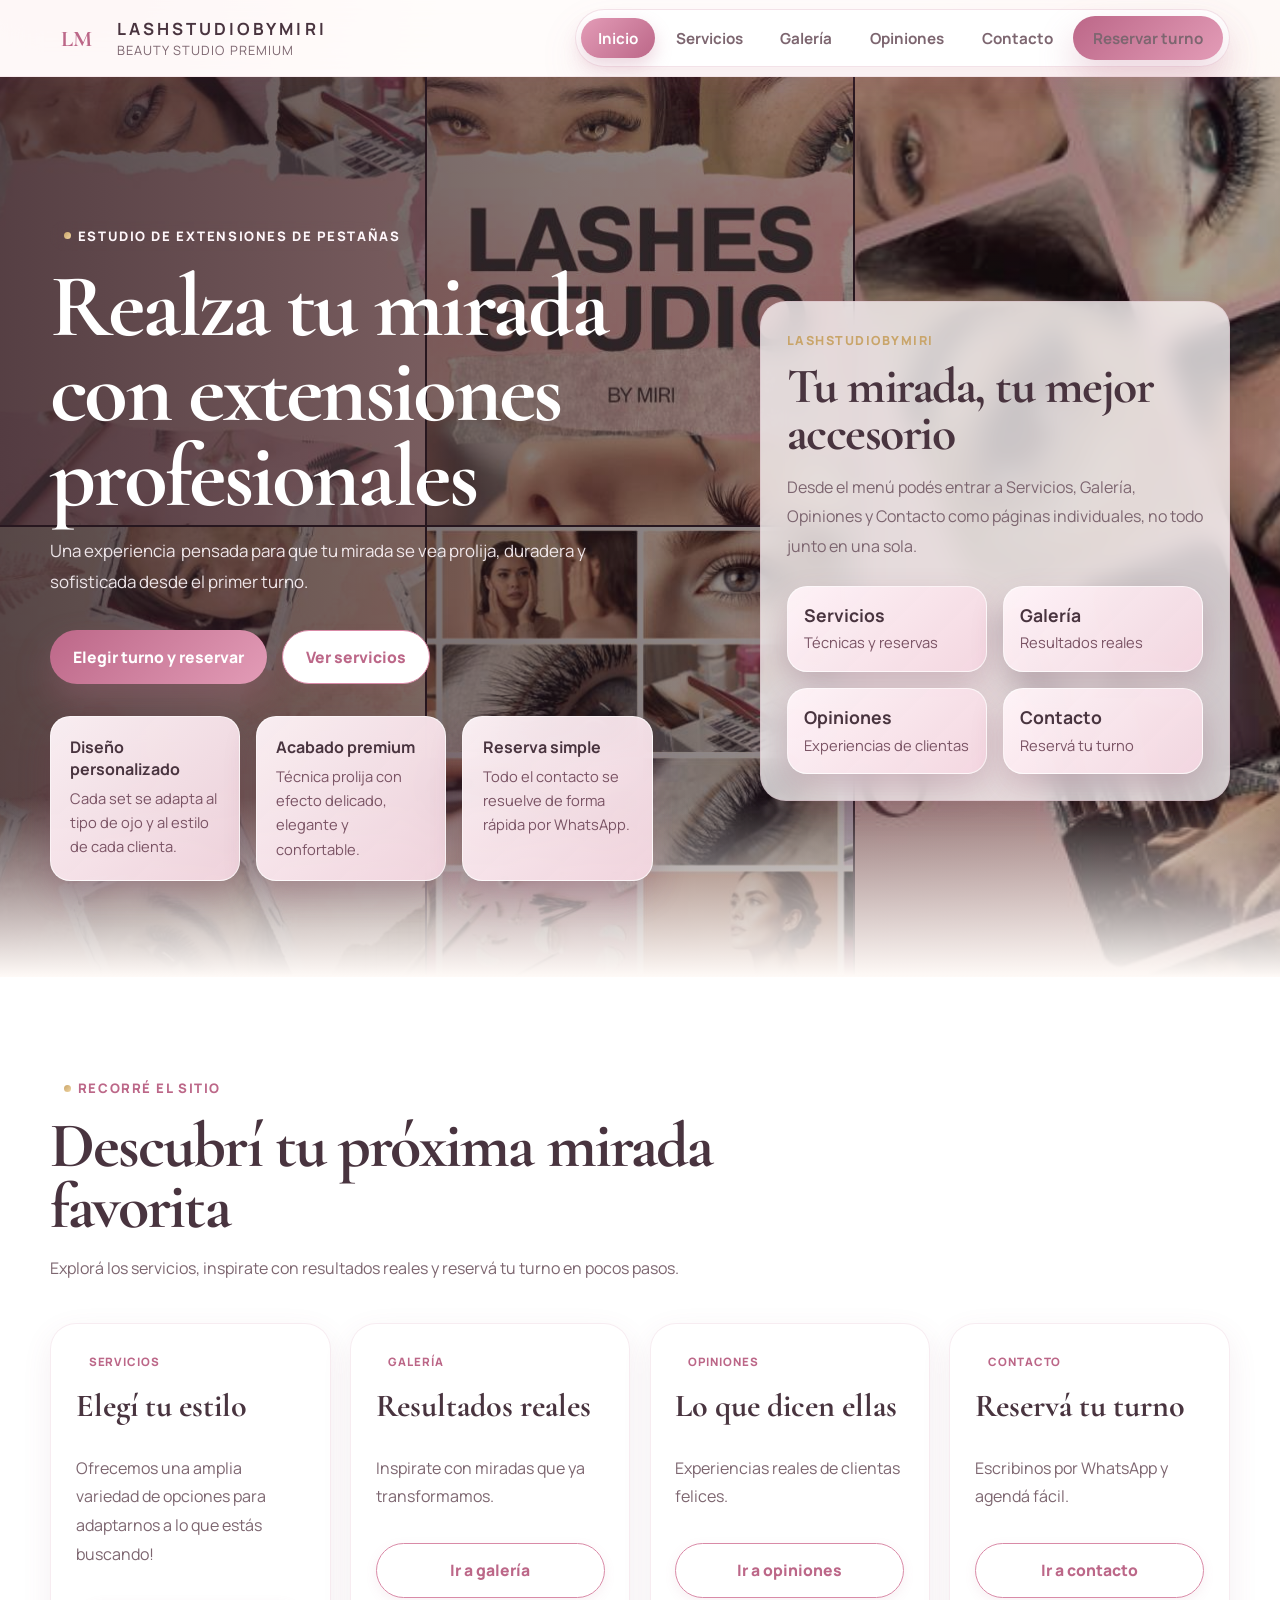
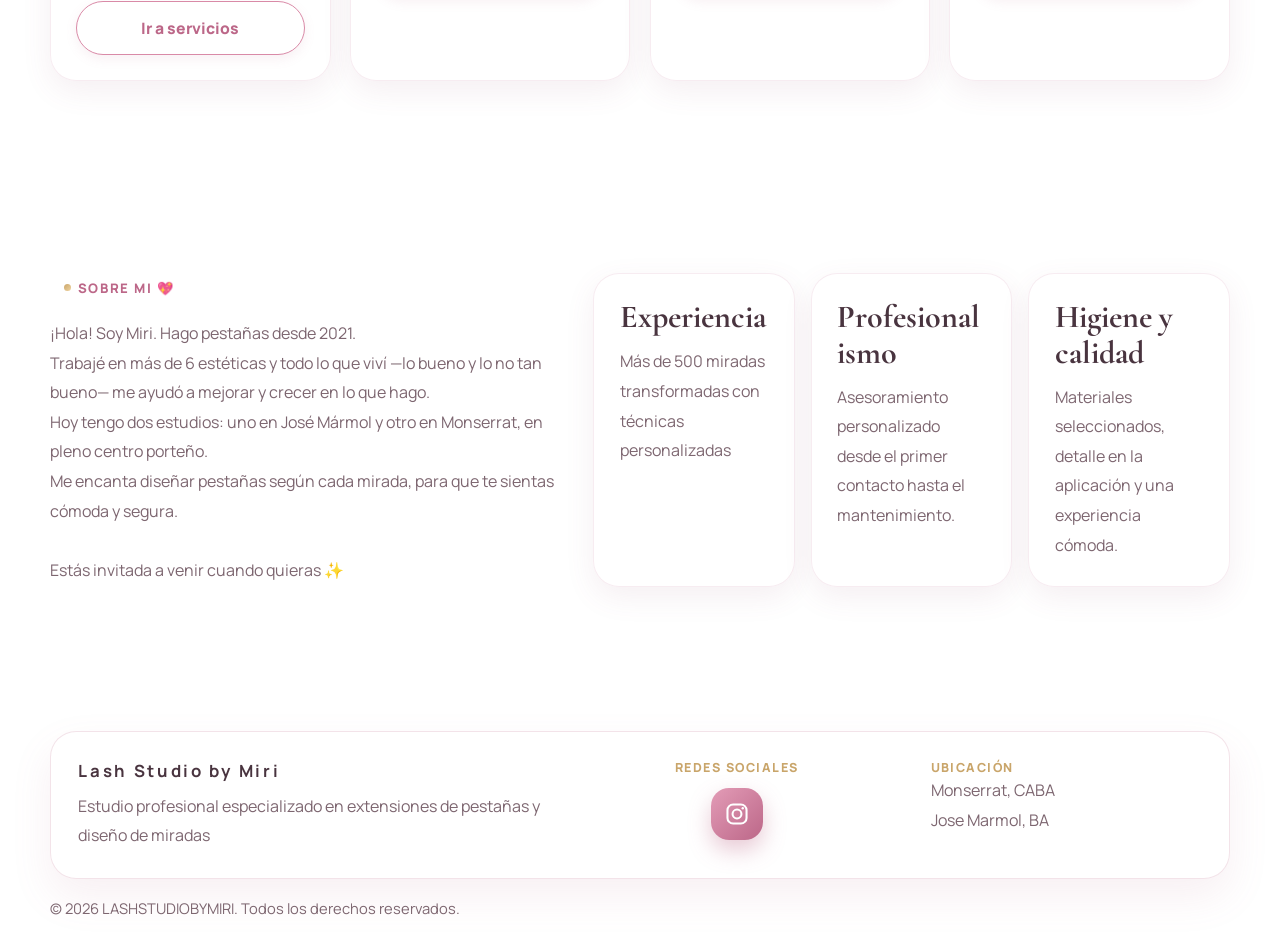
==== commit c2ee3990: "Add files via upload" ====
--- a/index.html
+++ b/index.html
@@ -8,8 +8,8 @@
   <link rel="preconnect" href="https://fonts.googleapis.com">
   <link rel="preconnect" href="https://fonts.gstatic.com" crossorigin>
   <link href="https://fonts.googleapis.com/css2?family=Cormorant+Garamond:wght@500;600;700&family=Manrope:wght@400;500;600;700;800&display=swap" rel="stylesheet">
-  <link rel="stylesheet" href="style.css?v=20260929">
-  <link rel="stylesheet" href="app.css?v=20260929">
+  <link rel="stylesheet" href="style.css?v=20261002">
+  <link rel="stylesheet" href="app.css?v=20261002">
 </head>
 <body data-page="inicio">
   <div class="site-shell">
@@ -193,6 +193,6 @@
     </footer>
   </div>
 
-  <script src="script.js?v=20260929"></script>
+  <script src="script.js?v=20261002"></script>
 </body>
 </html>
--- a/app.css
+++ b/app.css
@@ -817,3 +817,27 @@
 
 .admin-lock-status { text-transform: none; }
 .admin-lock-status::first-letter { text-transform: uppercase; }
+
+/* Celular: los botones del inicio se repiten con la barra inferior (Servicios / Reservar), se ocultan */
+@media (max-width: 860px) {
+  .hero-actions { display: none !important; }
+}
+
+/* Tarjetas del inicio: rosadas como el resto de la página, con texto oscuro legible sobre las fotos */
+.hero-highlights article,
+.hero-card-grid > div {
+  background: linear-gradient(135deg, rgba(255, 244, 248, 0.96) 0%, rgba(244, 215, 225, 0.94) 100%);
+  border: 1px solid rgba(255, 255, 255, 0.7);
+  box-shadow: 0 14px 32px rgba(120, 50, 80, 0.22);
+}
+.hero-highlights strong,
+.hero-card-grid strong { color: #49343f; }
+.hero-highlights span,
+.hero-card-grid span { color: #7a5364; }
+
+/* Logo de Instagram en la paleta de la página (rosa) */
+.social-links a.social-icon {
+  background: linear-gradient(135deg, #e39cb7 0%, #bc6788 100%);
+  box-shadow: 0 10px 22px rgba(188, 103, 136, 0.35);
+}
+.social-links a.social-icon:hover { box-shadow: 0 14px 28px rgba(188, 103, 136, 0.45); }
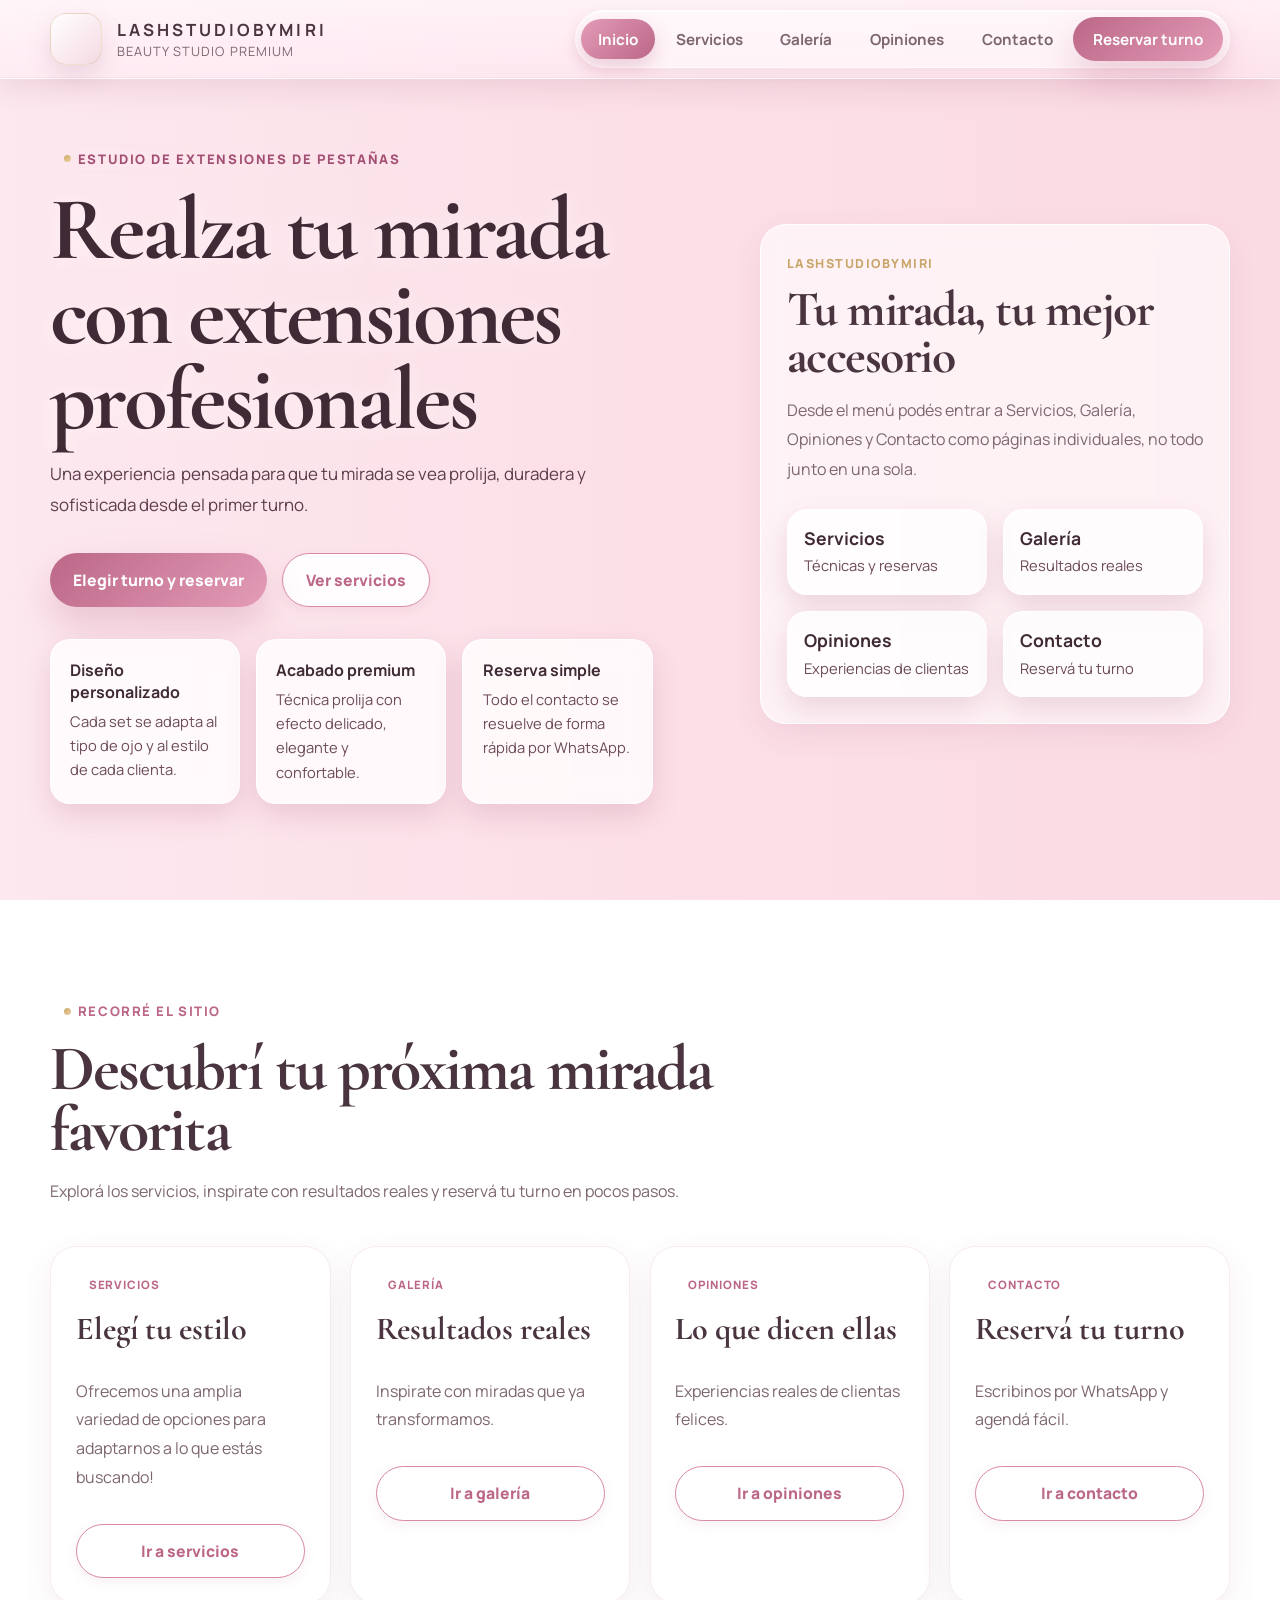
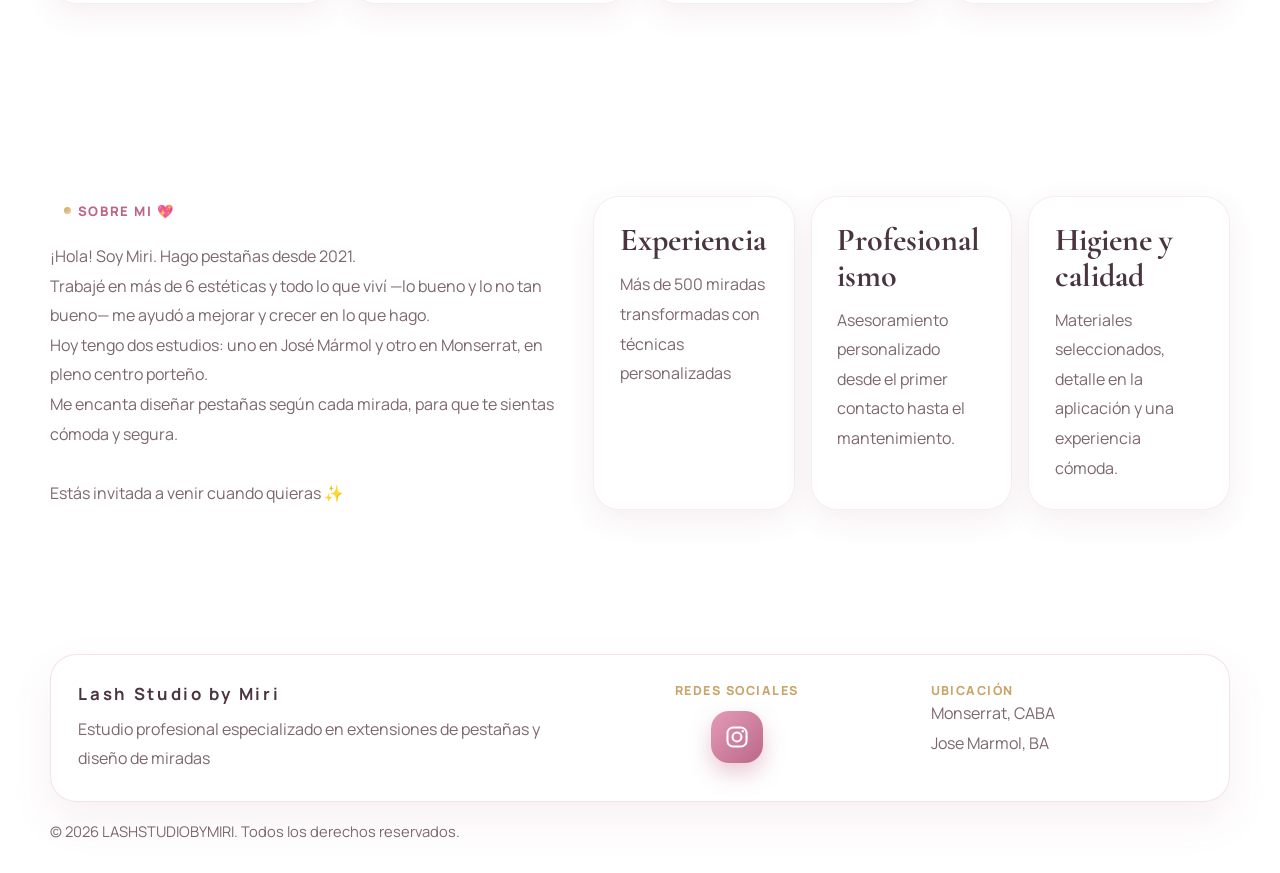
==== commit b6d440be: "Add files via upload" ====
--- a/index.html
+++ b/index.html
@@ -2,14 +2,16 @@
 <html lang="es">
 <head>
   <meta charset="UTF-8">
+  <script>(function(){var r=document.documentElement;try{if(sessionStorage.getItem("miri_splash"))r.classList.add("splash-quick");}catch(e){}setTimeout(function(){r.classList.add("is-ready","splash-off");},7000);})();</script>
   <meta name="viewport" content="width=device-width, initial-scale=1.0">
   <title>LASHSTUDIOBYMIRI | Inicio</title>
+  <link rel="icon" type="image/png" href="img/logo-m.png">
   <meta name="description" content="Inicio de LASHSTUDIOBYMIRI, estudio premium de extensiones de pestañas con reservas directas por WhatsApp.">
   <link rel="preconnect" href="https://fonts.googleapis.com">
   <link rel="preconnect" href="https://fonts.gstatic.com" crossorigin>
   <link href="https://fonts.googleapis.com/css2?family=Cormorant+Garamond:wght@500;600;700&family=Manrope:wght@400;500;600;700;800&display=swap" rel="stylesheet">
-  <link rel="stylesheet" href="style.css?v=20261002">
-  <link rel="stylesheet" href="app.css?v=20261002">
+  <link rel="stylesheet" href="style.css?v=20261024">
+  <link rel="stylesheet" href="app.css?v=20261024">
 </head>
 <body data-page="inicio">
   <div class="site-shell">
@@ -41,14 +43,8 @@
     </header>
 
     <main>
-      <section class="hero">
-        <div class="hero-collage">
-          <div class="collage-item collage-item-1"></div>
-          <div class="collage-item collage-item-2"></div>
-          <div class="collage-item collage-item-3"></div>
-          <div class="collage-item collage-item-4"></div>
-          <div class="collage-item collage-item-5"></div>
-          <div class="collage-item collage-item-6"></div>
+      <section class="hero hero-pink">
+        <div class="hero-collage hero-soft">
         </div>
         <div class="hero-overlay"></div>
         <div class="container hero-layout">
@@ -193,6 +189,6 @@
     </footer>
   </div>
 
-  <script src="script.js?v=20261002"></script>
+  <script src="script.js?v=20261024"></script>
 </body>
 </html>
--- a/app.css
+++ b/app.css
@@ -14,7 +14,7 @@
 html { -webkit-tap-highlight-color: transparent; }
 body { -webkit-font-smoothing: antialiased; }
 
-main { animation: appIn 0.55s cubic-bezier(0.16, 1, 0.3, 1) both; }
+main { animation: appIn 0.55s cubic-bezier(0.16, 1, 0.3, 1) backwards; }
 @keyframes appIn {
   from { opacity: 0; transform: translateY(14px); }
   to   { opacity: 1; transform: none; }
@@ -841,3 +841,281 @@
   box-shadow: 0 10px 22px rgba(188, 103, 136, 0.35);
 }
 .social-links a.social-icon:hover { box-shadow: 0 14px 28px rgba(188, 103, 136, 0.45); }
+
+/* ==========================================================================
+   Encabezado de escritorio: barra flotante de vidrio
+   ========================================================================== */
+.nav .button-primary { color: #fff; }
+
+@media (min-width: 861px) {
+  .header {
+    position: fixed;
+    top: 0; left: 0; right: 0;
+    width: 100%;
+    margin: 0;
+    border-radius: 0;
+    background: linear-gradient(180deg, rgba(255, 255, 255, 0.62) 0%, rgba(255, 244, 249, 0.42) 100%);
+    -webkit-backdrop-filter: blur(20px) saturate(1.7);
+            backdrop-filter: blur(20px) saturate(1.7);
+    border: 0;
+    border-bottom: 1px solid rgba(255, 255, 255, 0.7);
+    box-shadow: 0 8px 30px rgba(120, 50, 80, 0.12), inset 0 -1px 0 rgba(188, 103, 136, 0.08);
+    transition: background 0.3s ease, box-shadow 0.3s ease;
+  }
+  .header .header-bar { min-height: 78px; transition: min-height 0.3s ease; }
+  .header.is-scrolled {
+    background: linear-gradient(180deg, rgba(255, 252, 250, 0.86) 0%, rgba(255, 242, 247, 0.74) 100%);
+    box-shadow: 0 12px 36px rgba(120, 50, 80, 0.2), inset 0 -1px 0 rgba(188, 103, 136, 0.1);
+  }
+  .header.is-scrolled .header-bar { min-height: 64px; }
+  .header.is-scrolled .brand-mark { width: 44px; height: 44px; }
+
+  /* Menú interior más sutil, para que no se vea como una caja aparte */
+  .header .nav {
+    background: rgba(255, 255, 255, 0.5);
+    border: 1px solid rgba(255, 255, 255, 0.75);
+    box-shadow: inset 0 1px 0 rgba(255, 255, 255, 0.9), 0 4px 14px rgba(146, 82, 106, 0.08);
+  }
+}
+
+/* En la barra móvil también, un poco de vidrio y sombra al bajar */
+@media (max-width: 860px) {
+  .header.is-scrolled { box-shadow: 0 8px 28px rgba(120, 50, 80, 0.16); }
+}
+
+/* ==========================================================================
+   MOVIMIENTO — animaciones livianas (solo transform/opacity, sin librerías)
+   Se apagan con "reducir movimiento" del sistema.
+   ========================================================================== */
+
+
+
+@media (prefers-reduced-motion: no-preference) {
+
+
+
+  /* ---------- Aparición al bajar (escalonada) ---------- */
+  .reveal.is-visible { animation: revealUp 0.75s cubic-bezier(0.2, 0.8, 0.2, 1) backwards; animation-delay: calc(var(--i, 0) * 80ms); }
+  @keyframes revealUp { from { opacity: 0; transform: translateY(34px) scale(0.98); } to { opacity: 1; transform: none; } }
+
+  /* ---------- Inicio: entrada del texto y zoom lento del collage (solo escritorio) ---------- */
+  .hero-copy.is-visible .eyebrow,
+  .hero-copy.is-visible h1,
+  .hero-copy.is-visible .hero-lead,
+  .hero-copy.is-visible .hero-actions { animation: revealUp 0.8s cubic-bezier(0.2, 0.8, 0.2, 1) backwards; }
+  .hero-copy.is-visible h1 { animation-delay: 0.12s; }
+  .hero-copy.is-visible .hero-lead { animation-delay: 0.24s; }
+  .hero-copy.is-visible .hero-actions { animation-delay: 0.36s; }
+
+  @media (min-width: 861px) {
+    .hero-collage { animation: heroZoom 30s ease-in-out infinite alternate; will-change: transform; }
+    @keyframes heroZoom { from { transform: scale(1); } to { transform: scale(1.07); } }
+  }
+
+  /* ---------- Botones: brillo que cruza al pasar el mouse / al tocar ---------- */
+  .button-primary { position: relative; overflow: hidden; }
+  .button-primary::after {
+    content: ""; position: absolute; top: 0; bottom: 0; left: -60%; width: 40%;
+    background: linear-gradient(100deg, rgba(255, 255, 255, 0) 0%, rgba(255, 255, 255, 0.45) 50%, rgba(255, 255, 255, 0) 100%);
+    transform: translateX(0) skewX(-20deg);
+    pointer-events: none;
+  }
+  .button-primary:hover::after { transform: translateX(420%) skewX(-20deg); transition: transform 0.8s ease; }
+  /* Brillo suave y periódico en el botón principal del inicio */
+  .hero-actions .button-primary::after { animation: shineLoop 6s ease-in-out 2s infinite; }
+  @keyframes shineLoop { 0%, 70% { transform: translateX(0) skewX(-20deg); } 100% { transform: translateX(420%) skewX(-20deg); } }
+
+  /* Precio y etiquetas: pequeño "latido" al pasar por la tarjeta */
+  .service-card:hover .service-price { animation: pricePop 0.5s ease; }
+  @keyframes pricePop { 40% { transform: scale(1.1); } }
+  .gallery-item img { transition: transform 0.6s ease; }
+  .gallery-item:hover img { transform: scale(1.06); }
+
+  /* Logo de la marca y de Instagram */
+  .brand-mark { transition: transform 0.4s ease; }
+  .brand:hover .brand-mark { transform: rotate(-6deg) scale(1.06); }
+
+  /* ---------- Barra inferior (celular) ---------- */
+  @media (max-width: 860px) {
+    .tabbar { animation: tabIn 0.7s cubic-bezier(0.2, 0.8, 0.2, 1) 0.25s backwards; }
+    @keyframes tabIn { from { transform: translateY(120%); opacity: 0; } to { transform: none; opacity: 1; } }
+    .tabbar a.active .tab-ico { animation: tabPop 0.5s cubic-bezier(0.2, 0.9, 0.3, 1.4) 0.6s backwards; }
+    @keyframes tabPop { from { transform: scale(0.6); } to { transform: scale(1); } }
+  }
+
+  /* ---------- Reservas: calendario, horarios y resumen ---------- */
+  #calendarGrid.cal-enter .calendar-day { animation: dayPop 0.5s cubic-bezier(0.2, 0.9, 0.3, 1.2) backwards; animation-delay: calc(var(--d, 0) * 24ms); }
+  @keyframes dayPop { from { opacity: 0; transform: translateY(18px) scale(0.85); } to { opacity: 1; transform: none; } }
+
+  .slots-grid.slots-enter .slot-button { animation: chipIn 0.4s cubic-bezier(0.2, 0.9, 0.3, 1.2) backwards; animation-delay: calc(var(--s, 0) * 45ms); }
+  @keyframes chipIn { from { opacity: 0; transform: scale(0.8) translateY(8px); } to { opacity: 1; transform: none; } }
+
+  #bookingCalendar:not([style*="display: none"]) .calendar-wrapper,
+  .slots-wrapper, .booking-summary { animation: sheetUp 0.5s cubic-bezier(0.2, 0.8, 0.2, 1) backwards; }
+  @keyframes sheetUp { from { opacity: 0; transform: translateY(24px); } to { opacity: 1; transform: none; } }
+
+  .calendar-day.selected, .slot-button.selected { animation: selectPulse 0.45s cubic-bezier(0.2, 0.9, 0.3, 1.4); }
+  @keyframes selectPulse { 0% { transform: scale(0.9); } 60% { transform: scale(1.1); } }
+
+
+  /* ---------- Panel de administración ---------- */
+  .admin-overlay[style*="flex"] { animation: fadeIn 0.25s ease both; }
+  .admin-overlay[style*="flex"] .admin-modal { animation: modalUp 0.4s cubic-bezier(0.2, 0.9, 0.3, 1) both; }
+  @keyframes fadeIn { from { opacity: 0; } to { opacity: 1; } }
+  @keyframes modalUp { from { opacity: 0; transform: translateY(40px) scale(0.98); } to { opacity: 1; transform: none; } }
+  .admin-booking { animation: revealUp 0.4s ease backwards; }
+}
+
+/* En pantallas táctiles el "hover" no existe: no dejar estados pegados */
+@media (hover: none) {
+  .button-primary:hover::after { transform: translateX(0) skewX(-20deg); transition: none; }
+}
+
+/* ==========================================================================
+   LOGO DE LA MARCA (monograma "M" en el encabezado, logo completo en la carga)
+   Se aplica por CSS: el texto "LM" queda oculto y no se pisa con los cambios guardados.
+   ========================================================================== */
+.brand-mark {
+  font-size: 0 !important;
+  color: transparent !important;
+  background:
+    url("img/logo-m.png") calc(50% - 3.6px) calc(50% + 0.6px) / 68% no-repeat,
+    linear-gradient(135deg, rgba(255, 255, 255, 0.95), rgba(244, 215, 225, 0.9)) !important;
+}
+
+
+
+/* El sitio borra el fondo de todo lo "editable"; el logo necesita conservar el suyo */
+body:not(.editing-mode) .brand .brand-mark[contenteditable] {
+  background:
+    url("img/logo-m.png") calc(50% - 3.6px) calc(50% + 0.6px) / 68% no-repeat,
+    linear-gradient(135deg, rgba(255, 255, 255, 0.95), rgba(244, 215, 225, 0.9)) !important;
+  border: 1px solid rgba(201, 165, 106, 0.28) !important;
+  box-shadow: 0 10px 24px rgba(146, 82, 106, 0.16) !important;
+}
+
+
+/* ==========================================================================
+   PANTALLA DE CARGA (cada vez que se abre o se cambia de página)
+   html::before = cortina negra · html::after = logo
+   Entrada: el logo aparece con un fundido suave que lo enfoca y una leve respiración.
+   Salida: el logo se agranda y se desvanece mientras la cortina negra se desvanece pareja
+   y deja ver la página.
+   ========================================================================== */
+html::before, html::after { content: ""; position: fixed; pointer-events: none; }
+html::before { inset: 0; z-index: 99998; background: #141414; }
+html::after {
+  z-index: 99999; left: 50%; top: 50%;
+  width: min(54vw, 240px); aspect-ratio: 261 / 224;
+  transform: translate(-50%, -50%);
+  background: url("img/logo.png") center / contain no-repeat;
+  filter: drop-shadow(0 0 22px rgba(205, 120, 178, 0.35));
+}
+
+/* Sin animaciones (o si el sistema pide menos movimiento): simple fundido */
+html.is-ready::before, html.is-ready::after { opacity: 0; visibility: hidden; transition: opacity 0.4s ease, visibility 0s linear 0.4s; }
+html.splash-off::before, html.splash-off::after { display: none; }
+
+@media (prefers-reduced-motion: no-preference) {
+  /* Entrada */
+  html:not(.is-ready)::after {
+    animation: logoIn 0.9s cubic-bezier(0.2, 0.8, 0.2, 1) both, logoBreath 2.4s ease-in-out 0.9s infinite;
+  }
+  /* Entrada sutil: aparece desenfocada y un poco más chica, y se enfoca */
+  @keyframes logoIn {
+    from { opacity: 0; transform: translate(-50%, -50%) scale(0.93); filter: blur(9px) drop-shadow(0 0 22px rgba(205, 120, 178, 0.35)); }
+    to   { opacity: 1; transform: translate(-50%, -50%) scale(1);    filter: blur(0)   drop-shadow(0 0 22px rgba(205, 120, 178, 0.35)); }
+  }
+  /* Respiración suave mientras espera los datos (solo opacity: barato) */
+  @keyframes logoBreath { 0%, 100% { opacity: 1; } 50% { opacity: 0.78; } }
+
+  /* Salida */
+  html.is-ready::after {
+    opacity: 1; visibility: visible; transition: none;
+    animation: logoOut 0.6s cubic-bezier(0.5, 0, 0.75, 0) forwards;
+  }
+  html.is-ready::before {
+    opacity: 1; visibility: visible; transition: none;
+    animation: curtainFade 0.6s ease 0.2s forwards;
+  }
+  html.splash-quick.is-ready::after  { animation-duration: 0.4s; }
+  html.splash-quick.is-ready::before { animation-duration: 0.4s; animation-delay: 0.08s; }
+  @keyframes logoOut { to { opacity: 0; transform: translate(-50%, -50%) scale(1.35); filter: blur(6px); } }
+  /* Desvanecido parejo (sin abrirse desde las esquinas, que dejaba ver bordes claros) */
+  @keyframes curtainFade { from { opacity: 1; } to { opacity: 0; } }
+}
+
+
+/* ==========================================================================
+   INICIO — fondo rosa con dibujitos de pestañas, labios y flores (img/hero-fondo.jpg)
+   Texto oscuro y tarjetas blancas para que se lea bien.
+   Para volver a las fotos: en index.html quitar "hero-pink" del <section class="hero">
+   y "hero-soft" del <div class="hero-collage">.
+   ========================================================================== */
+.hero-pink { background: #fbd9e2; }
+
+.hero-collage.hero-soft {
+  display: block;
+  animation: none !important;
+  background:
+    linear-gradient(90deg, rgba(255, 247, 251, 0.5) 0%, rgba(255, 247, 251, 0.22) 50%, rgba(255, 247, 251, 0.05) 100%),
+    url("img/hero-fondo.jpg") center / cover no-repeat,
+    #fbd9e2;
+}
+.hero-pink .hero-overlay { display: none; }
+.hero-pink::after { display: none; }
+
+/* Texto oscuro sobre el rosa */
+.hero-pink .hero-copy { color: #3f2a35; }
+.hero-pink .hero-copy .eyebrow { color: #a24f73; background: rgba(255, 255, 255, 0.75); border-color: rgba(255, 255, 255, 0.9); }
+.hero-pink .hero-copy h1 { color: #3f2a35; text-shadow: 0 2px 18px rgba(255, 255, 255, 0.55); }
+.hero-pink .hero-lead { color: #5d3d4c; }
+
+/* Tarjetas blancas y "vidrio" sobre el fondo rosa */
+.hero-pink .hero-highlights article,
+.hero-pink .hero-card-grid > div {
+  background: rgba(255, 255, 255, 0.78);
+  border: 1px solid rgba(255, 255, 255, 0.95);
+  box-shadow: 0 12px 28px rgba(160, 70, 105, 0.18);
+}
+.hero-pink .hero-highlights strong, .hero-pink .hero-card-grid strong { color: #3f2a35; }
+.hero-pink .hero-highlights span, .hero-pink .hero-card-grid span { color: #6c4a59; }
+.hero-pink .hero-card { background: rgba(255, 255, 255, 0.62); border: 1px solid rgba(255, 255, 255, 0.9); }
+
+/* Botón secundario legible sobre rosa */
+.hero-pink .hero-actions .button-secondary { background: rgba(255, 255, 255, 0.9) !important; }
+
+/* Celular: la imagen se repite hacia abajo para que los dibujos no se agranden */
+@media (max-width: 860px) {
+  .hero-collage.hero-soft {
+    background:
+      linear-gradient(180deg, rgba(255, 247, 251, 0.38) 0%, rgba(255, 247, 251, 0.18) 100%),
+      url("img/hero-fondo.jpg") center top / auto 640px repeat-y,
+      #fbd9e2;
+  }
+}
+
+/* ==========================================================================
+   Encabezado en celular: barra de vidrio flotante (antes era un bloque blanco duro)
+   ========================================================================== */
+@media (max-width: 860px) {
+  .header {
+    top: calc(8px + env(safe-area-inset-top)) !important;
+    left: 10px !important; right: 10px !important;
+    width: auto !important;
+    padding-top: 0 !important;
+    border-radius: 24px !important;
+    background: linear-gradient(135deg, rgba(255, 255, 255, 0.55) 0%, rgba(255, 238, 245, 0.4) 100%) !important;
+    -webkit-backdrop-filter: blur(20px) saturate(1.7) !important;
+            backdrop-filter: blur(20px) saturate(1.7) !important;
+    border: 1px solid rgba(255, 255, 255, 0.75) !important;
+    box-shadow: 0 10px 30px rgba(120, 50, 80, 0.16), inset 0 1px 0 rgba(255, 255, 255, 0.85) !important;
+    transition: background 0.3s ease, box-shadow 0.3s ease;
+  }
+  .header .header-bar { min-height: 58px; padding: 0 0.9rem; }
+  .header .brand-mark { width: 40px; height: 40px; }
+  .header.is-scrolled {
+    background: linear-gradient(135deg, rgba(255, 252, 250, 0.82) 0%, rgba(255, 240, 246, 0.7) 100%) !important;
+    box-shadow: 0 14px 34px rgba(120, 50, 80, 0.22), inset 0 1px 0 rgba(255, 255, 255, 0.9) !important;
+  }
+}
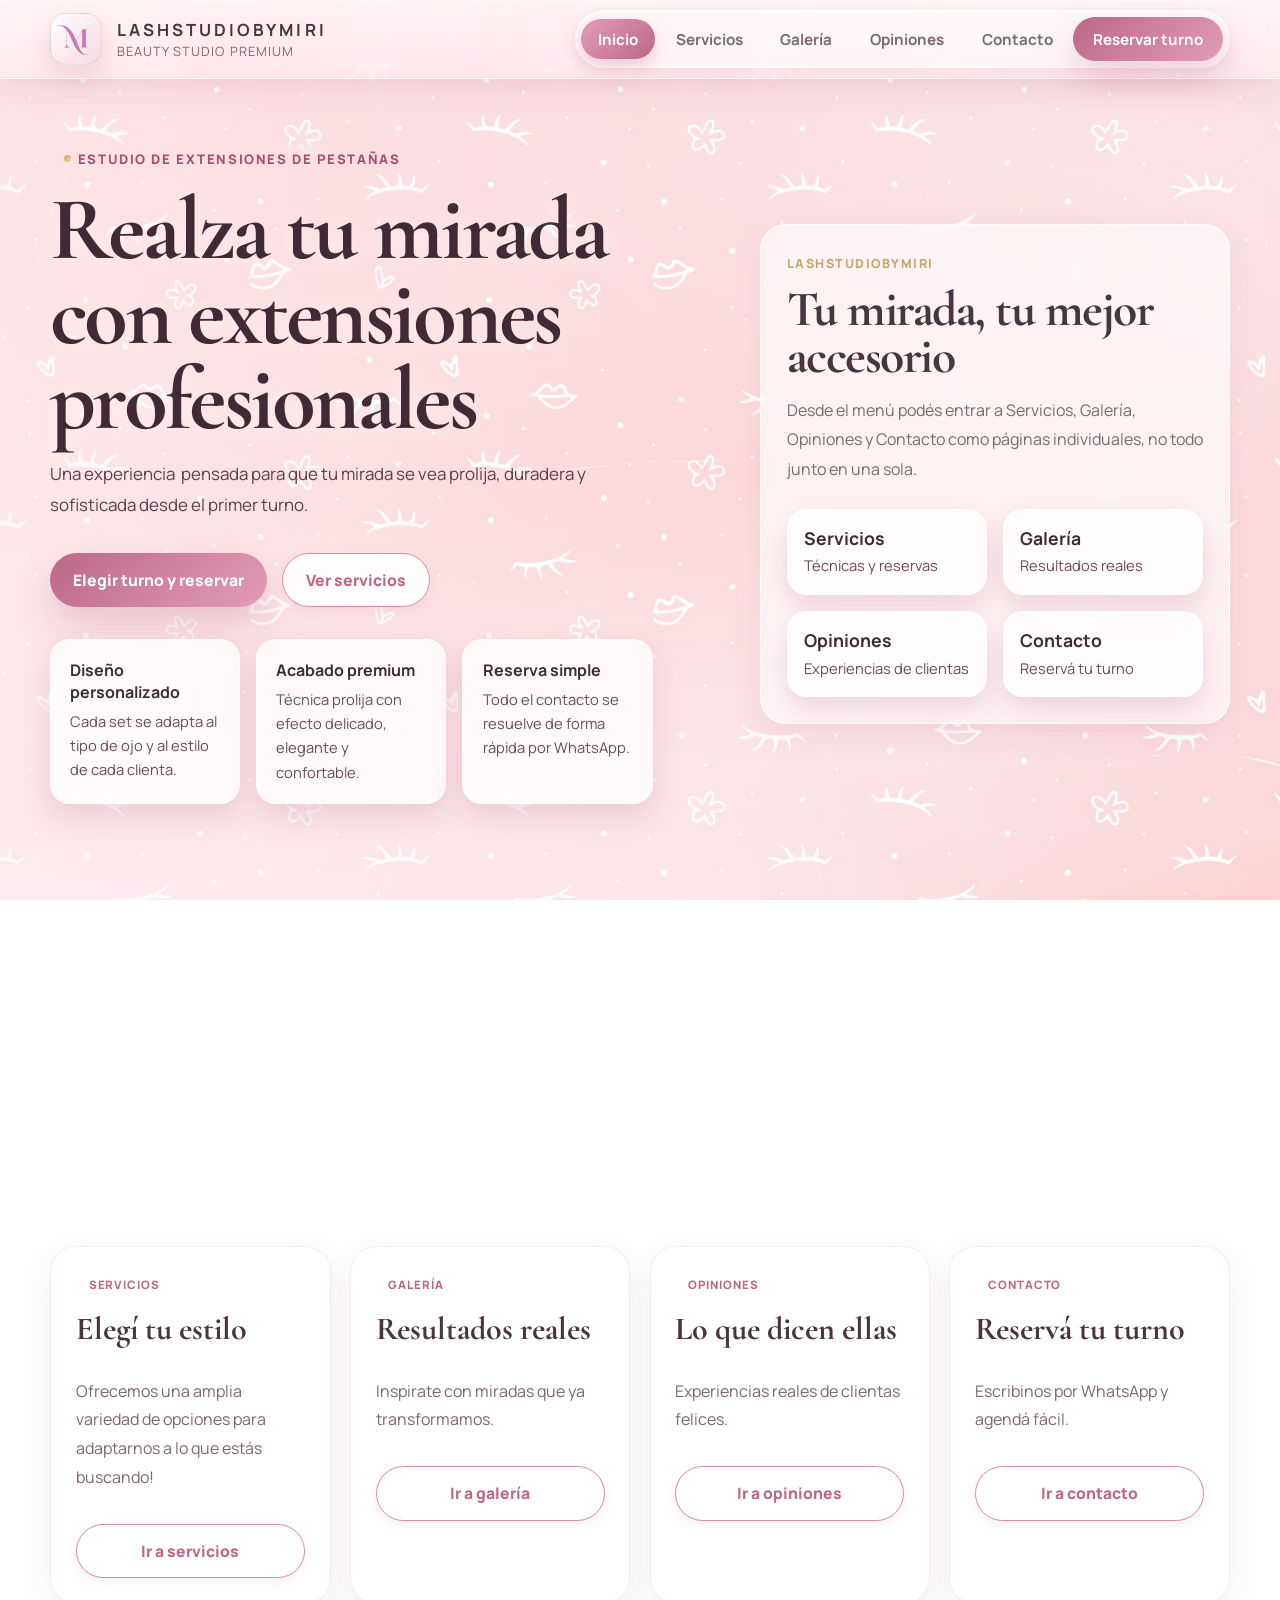
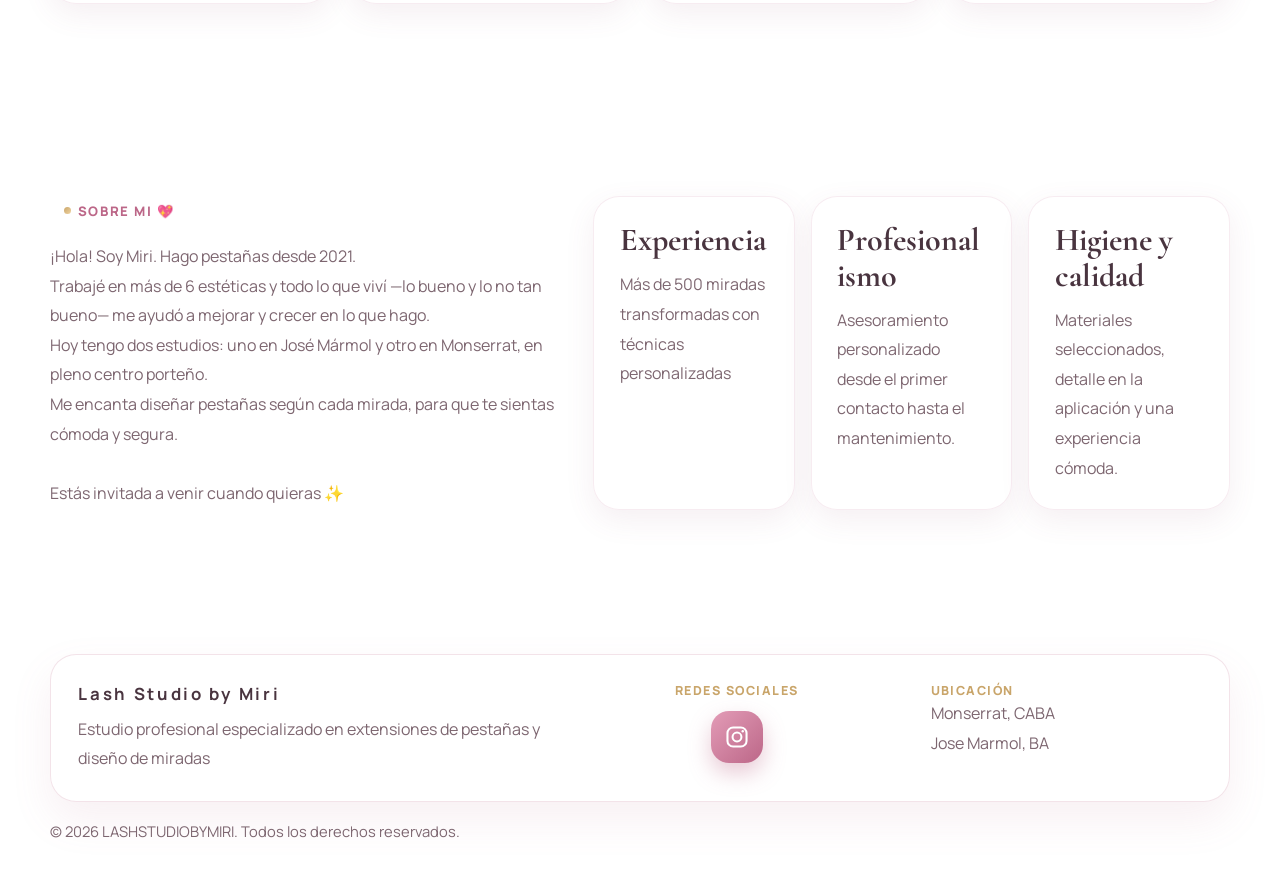
==== commit 88622701: "Add files via upload" ====
--- a/index.html
+++ b/index.html
@@ -10,8 +10,8 @@
   <link rel="preconnect" href="https://fonts.googleapis.com">
   <link rel="preconnect" href="https://fonts.gstatic.com" crossorigin>
   <link href="https://fonts.googleapis.com/css2?family=Cormorant+Garamond:wght@500;600;700&family=Manrope:wght@400;500;600;700;800&display=swap" rel="stylesheet">
-  <link rel="stylesheet" href="style.css?v=20261024">
-  <link rel="stylesheet" href="app.css?v=20261024">
+  <link rel="stylesheet" href="style.css?v=20261025">
+  <link rel="stylesheet" href="app.css?v=20261025">
 </head>
 <body data-page="inicio">
   <div class="site-shell">
@@ -189,6 +189,6 @@
     </footer>
   </div>
 
-  <script src="script.js?v=20261024"></script>
+  <script src="script.js?v=20261025"></script>
 </body>
 </html>
--- a/app.css
+++ b/app.css
@@ -1119,3 +1119,9 @@
     box-shadow: 0 14px 34px rgba(120, 50, 80, 0.22), inset 0 1px 0 rgba(255, 255, 255, 0.9) !important;
   }
 }
+
+/* Celular: separar el texto de presentación de las tarjetas blancas (antes quedaban pegados) */
+@media (max-width: 860px) {
+  .hero-pink .hero-lead { margin-bottom: 1.6rem; }
+  .hero-pink .hero-highlights { margin-top: 1.6rem; }
+}
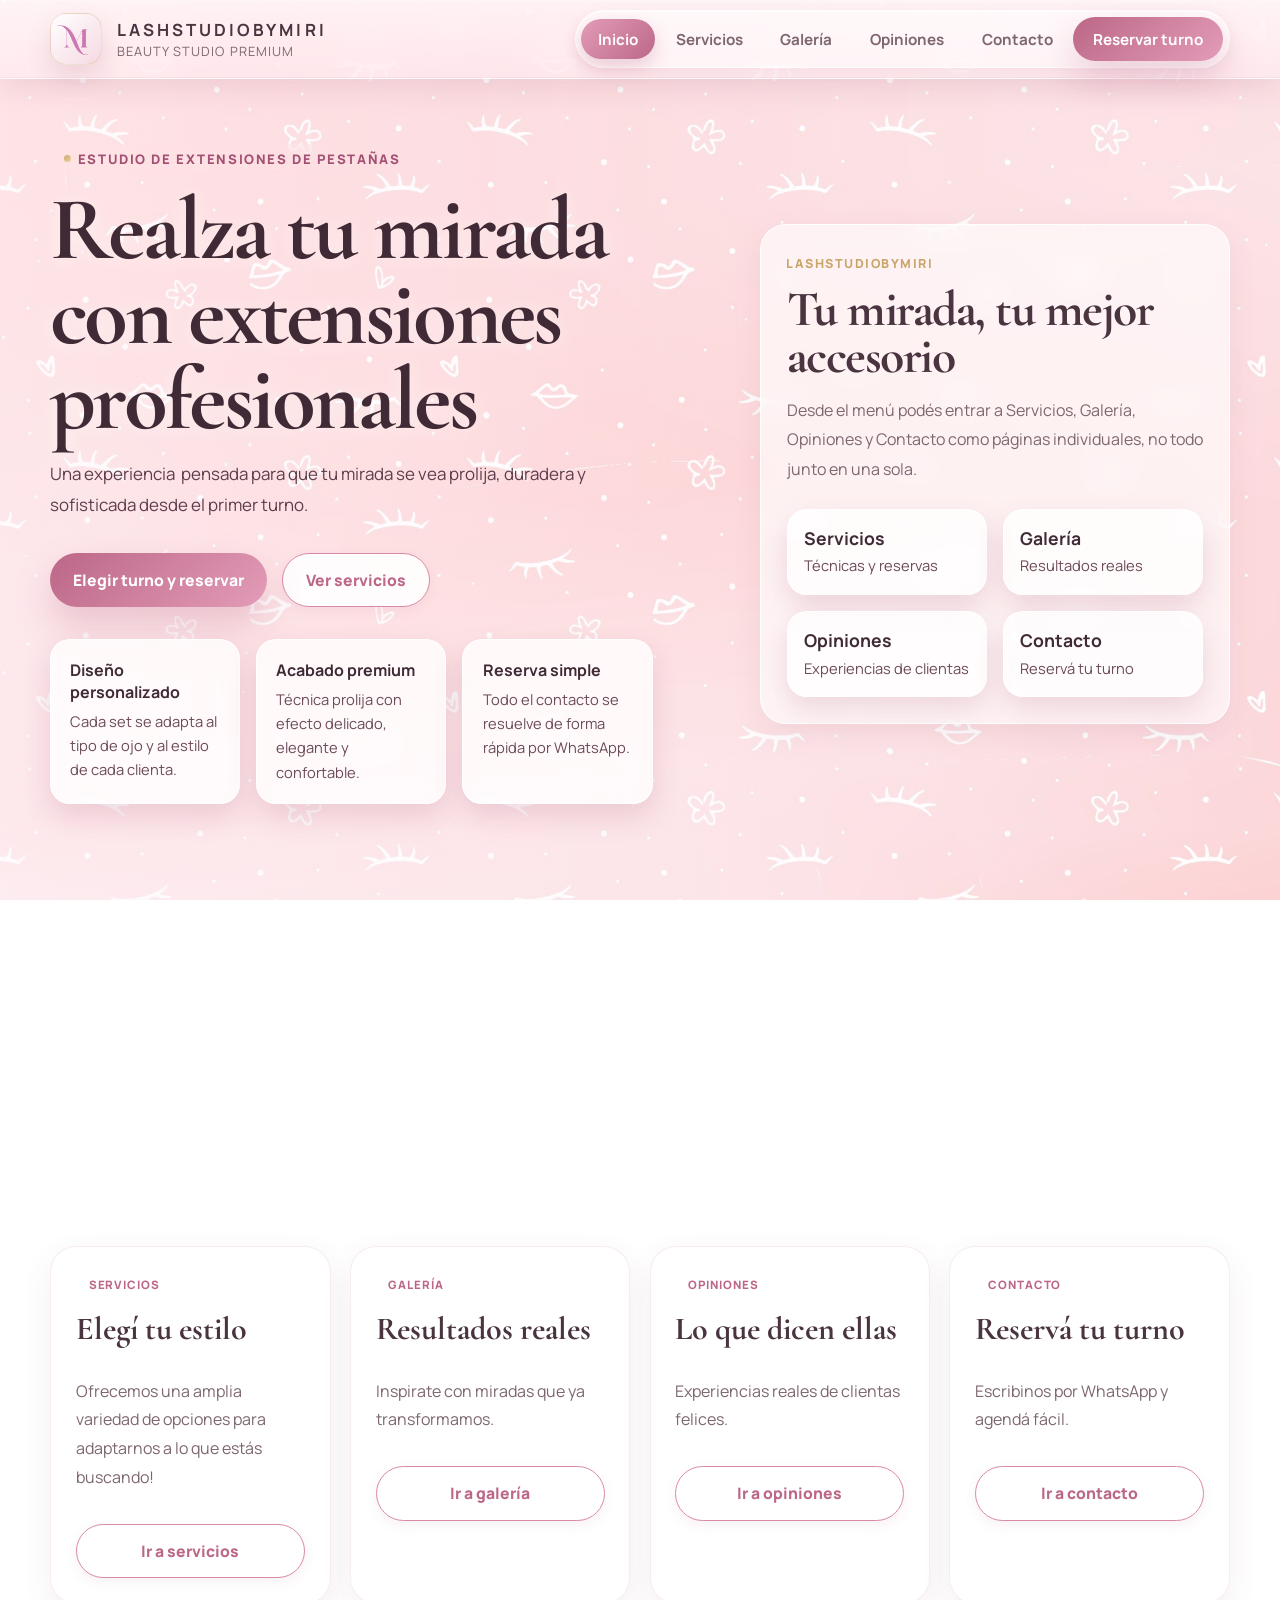
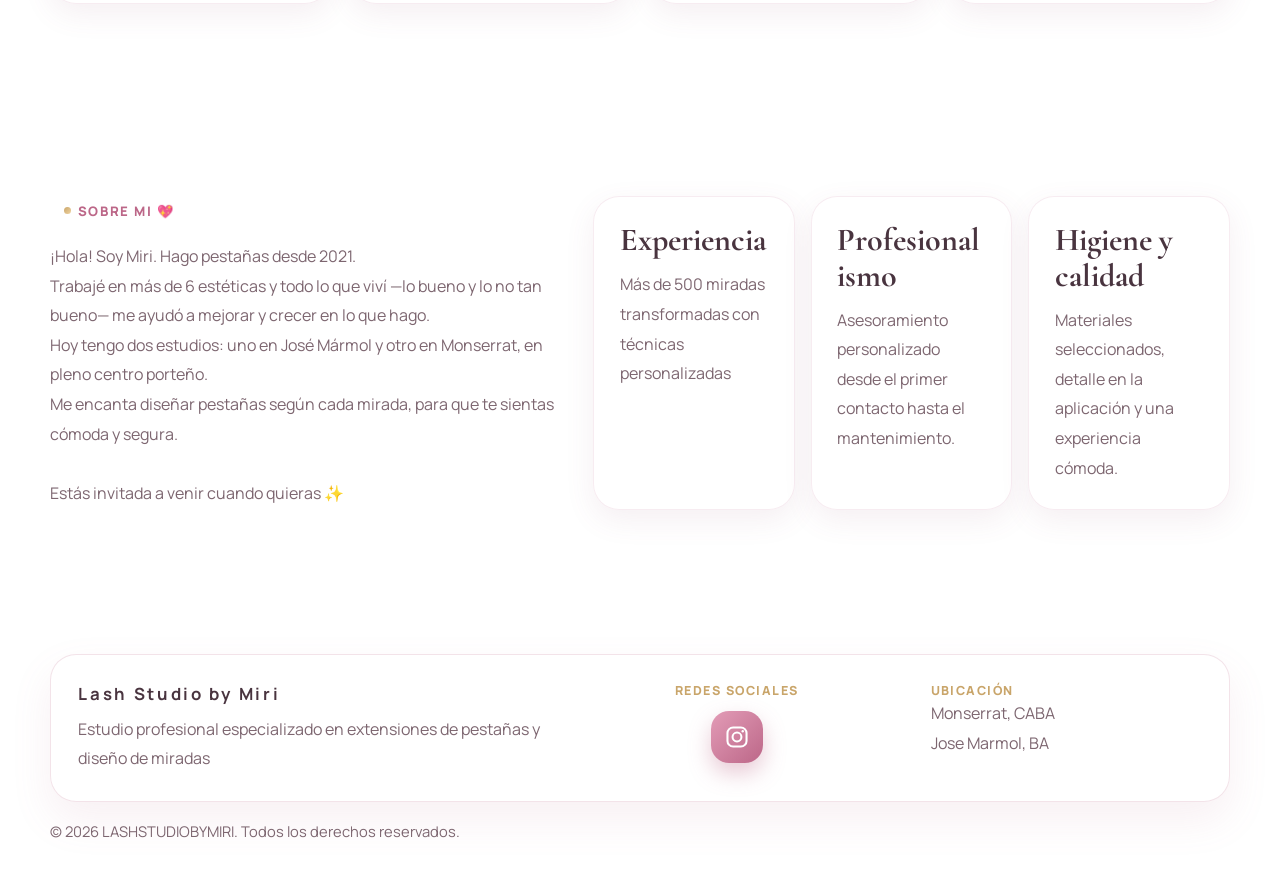
==== commit 6a0f8b30: "Add files via upload" ====
--- a/index.html
+++ b/index.html
@@ -10,8 +10,8 @@
   <link rel="preconnect" href="https://fonts.googleapis.com">
   <link rel="preconnect" href="https://fonts.gstatic.com" crossorigin>
   <link href="https://fonts.googleapis.com/css2?family=Cormorant+Garamond:wght@500;600;700&family=Manrope:wght@400;500;600;700;800&display=swap" rel="stylesheet">
-  <link rel="stylesheet" href="style.css?v=20261025">
-  <link rel="stylesheet" href="app.css?v=20261025">
+  <link rel="stylesheet" href="style.css?v=20261026">
+  <link rel="stylesheet" href="app.css?v=20261026">
 </head>
 <body data-page="inicio">
   <div class="site-shell">
@@ -189,6 +189,6 @@
     </footer>
   </div>
 
-  <script src="script.js?v=20261025"></script>
+  <script src="script.js?v=20261026"></script>
 </body>
 </html>
--- a/app.css
+++ b/app.css
@@ -1125,3 +1125,9 @@
   .hero-pink .hero-lead { margin-bottom: 1.6rem; }
   .hero-pink .hero-highlights { margin-top: 1.6rem; }
 }
+
+/* Celular: "Redes sociales" al final de la tarjeta del pie, alineado abajo a la izquierda */
+@media (max-width: 860px) {
+  .footer-grid > div:has(.social-links) { order: 3; text-align: left; }
+  .footer-grid > div:has(.social-links) .social-links { justify-content: flex-start; margin-top: 0.6rem; }
+}
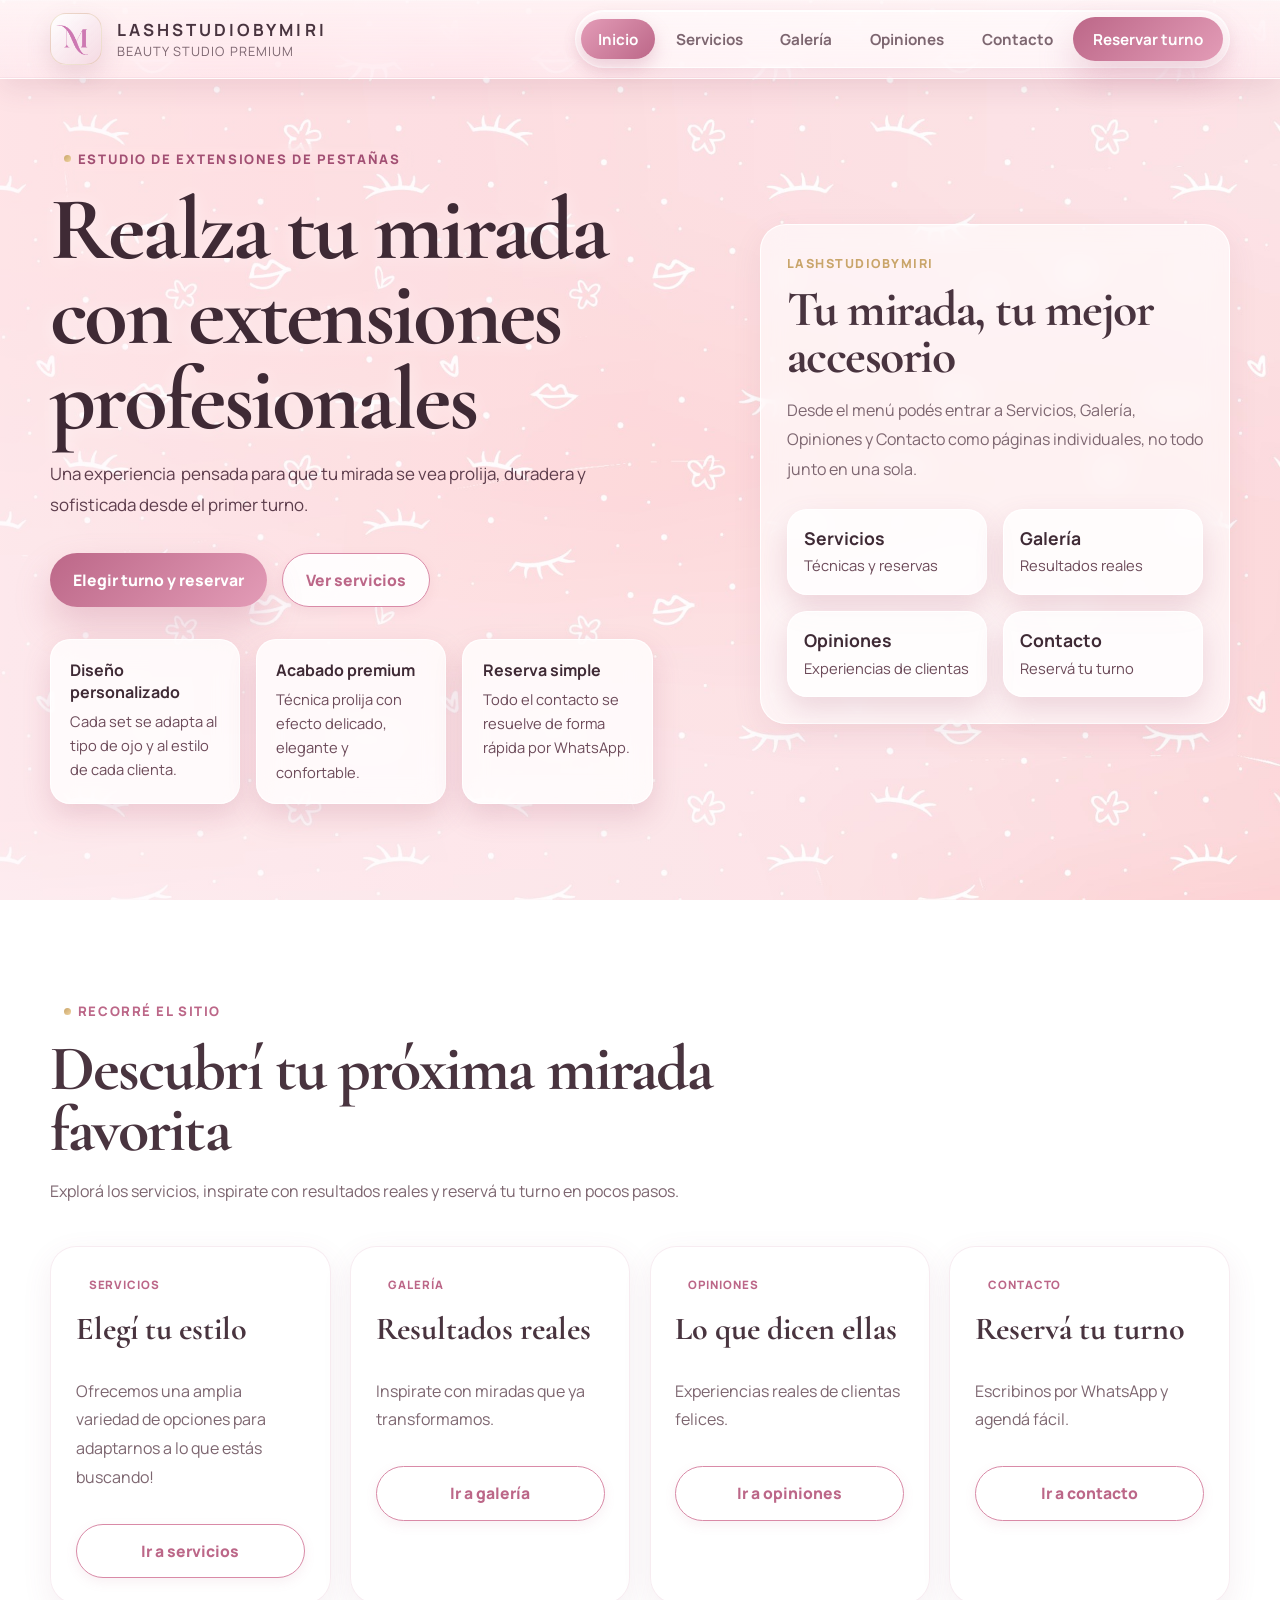
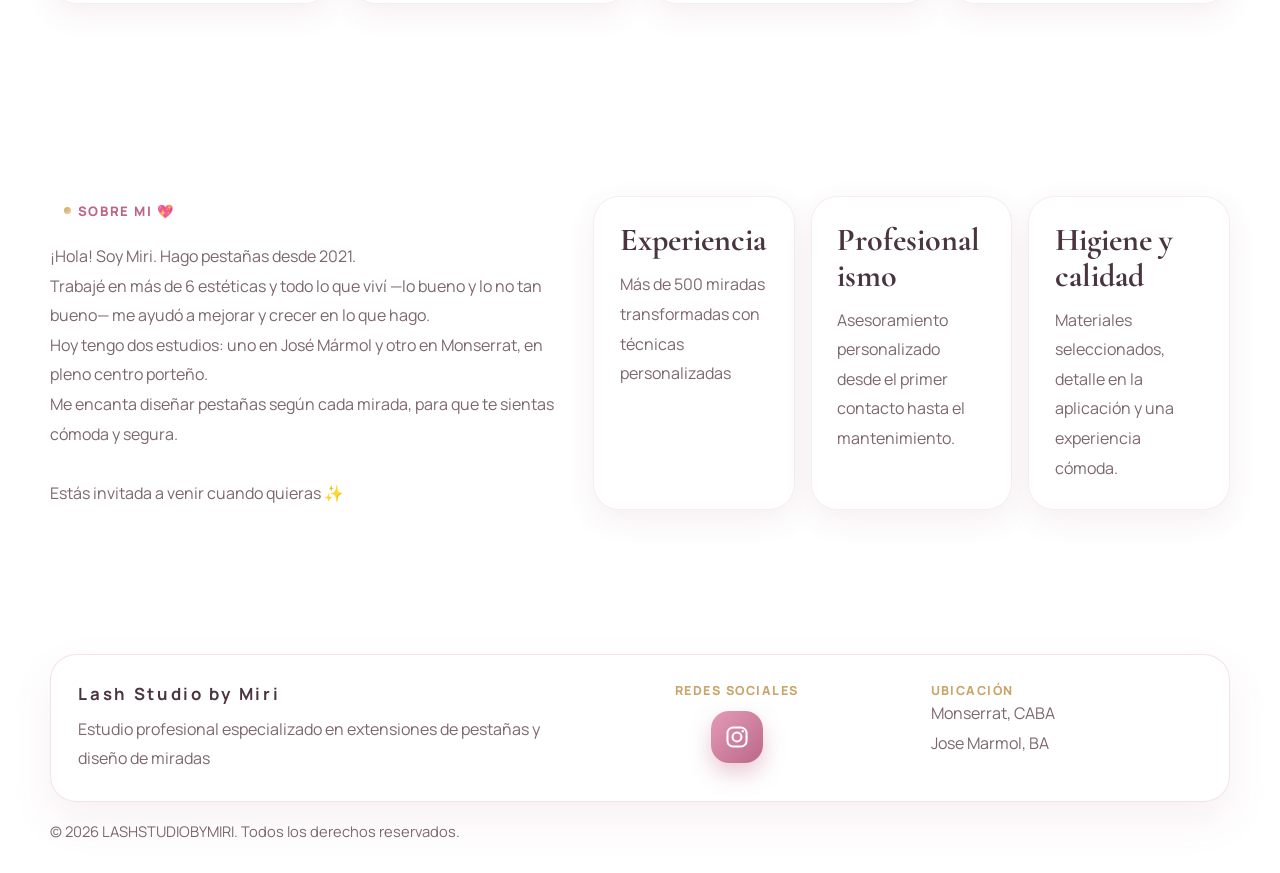
==== commit c40089ed: "Add files via upload" ====
--- a/index.html
+++ b/index.html
@@ -10,8 +10,8 @@
   <link rel="preconnect" href="https://fonts.googleapis.com">
   <link rel="preconnect" href="https://fonts.gstatic.com" crossorigin>
   <link href="https://fonts.googleapis.com/css2?family=Cormorant+Garamond:wght@500;600;700&family=Manrope:wght@400;500;600;700;800&display=swap" rel="stylesheet">
-  <link rel="stylesheet" href="style.css?v=20261026">
-  <link rel="stylesheet" href="app.css?v=20261026">
+  <link rel="stylesheet" href="style.css?v=20261027">
+  <link rel="stylesheet" href="app.css?v=20261027">
 </head>
 <body data-page="inicio">
   <div class="site-shell">
@@ -189,6 +189,6 @@
     </footer>
   </div>
 
-  <script src="script.js?v=20261026"></script>
+  <script src="script.js?v=20261027"></script>
 </body>
 </html>
